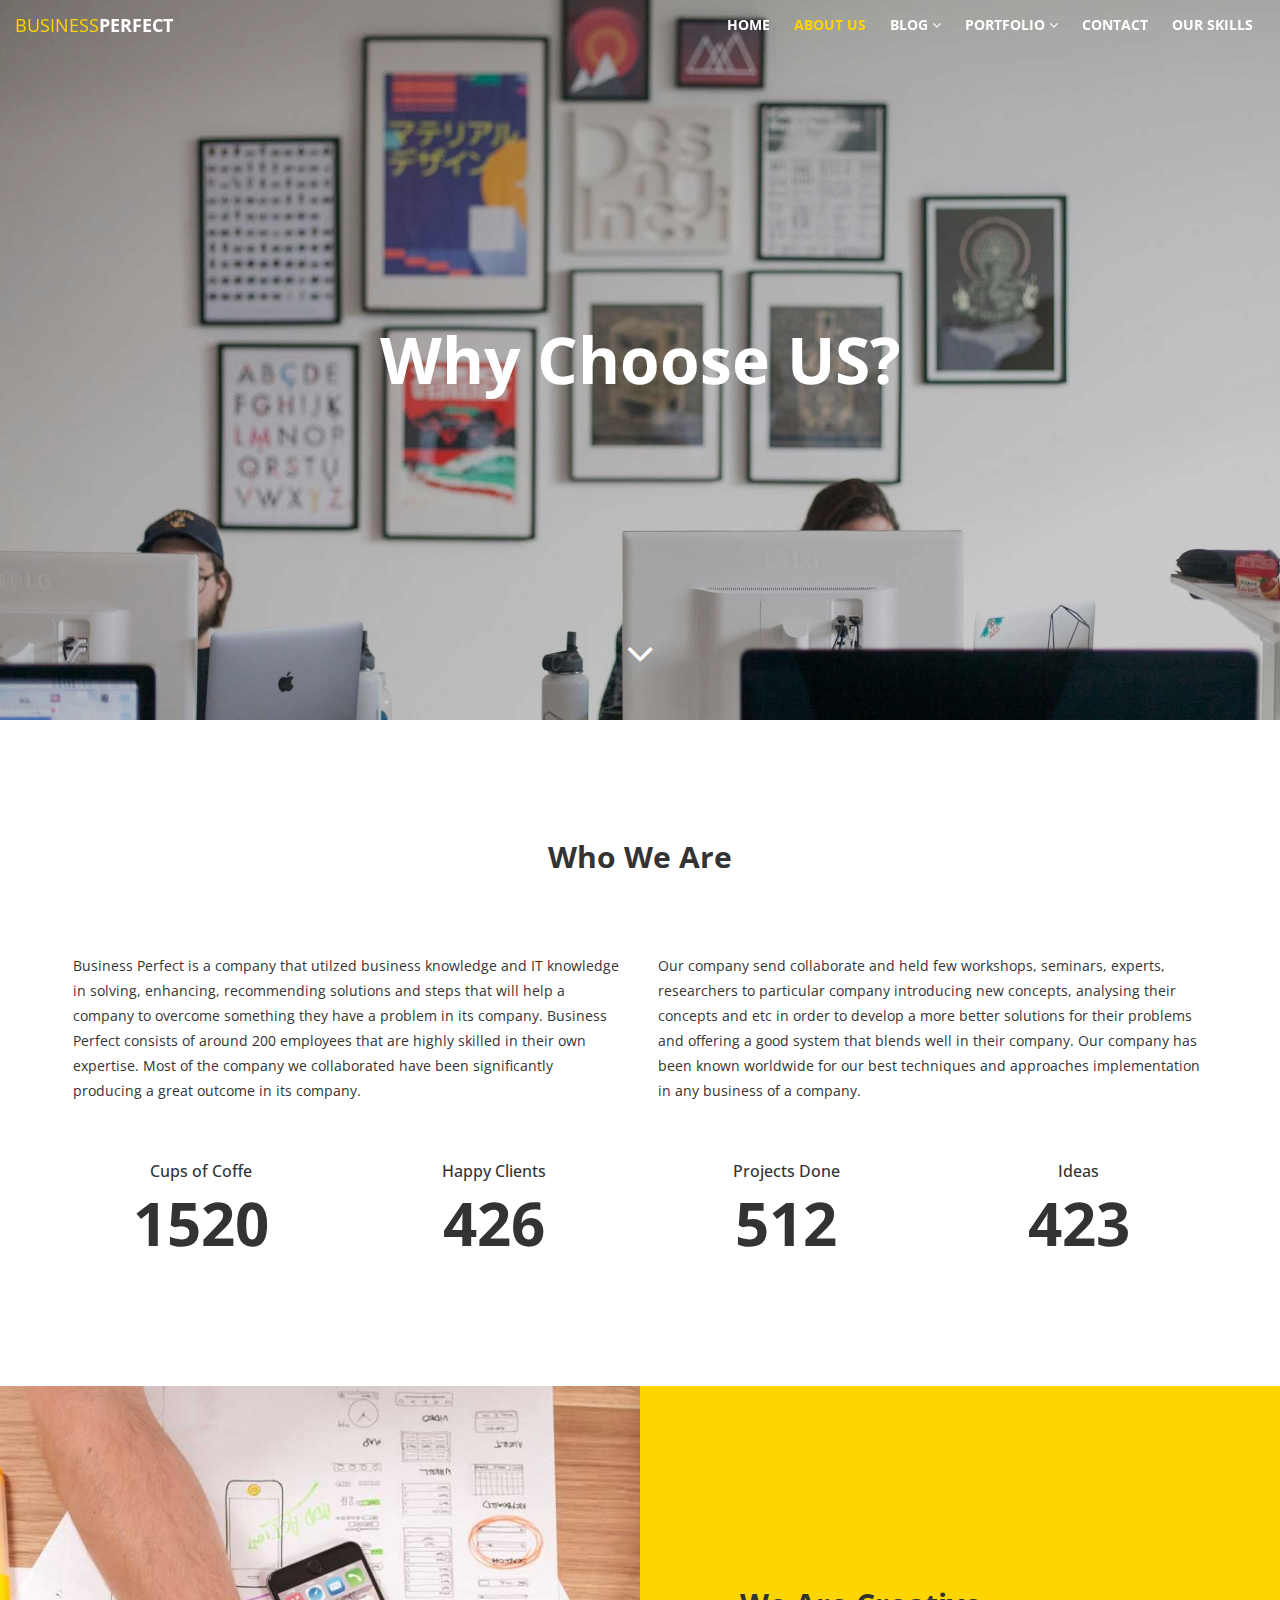
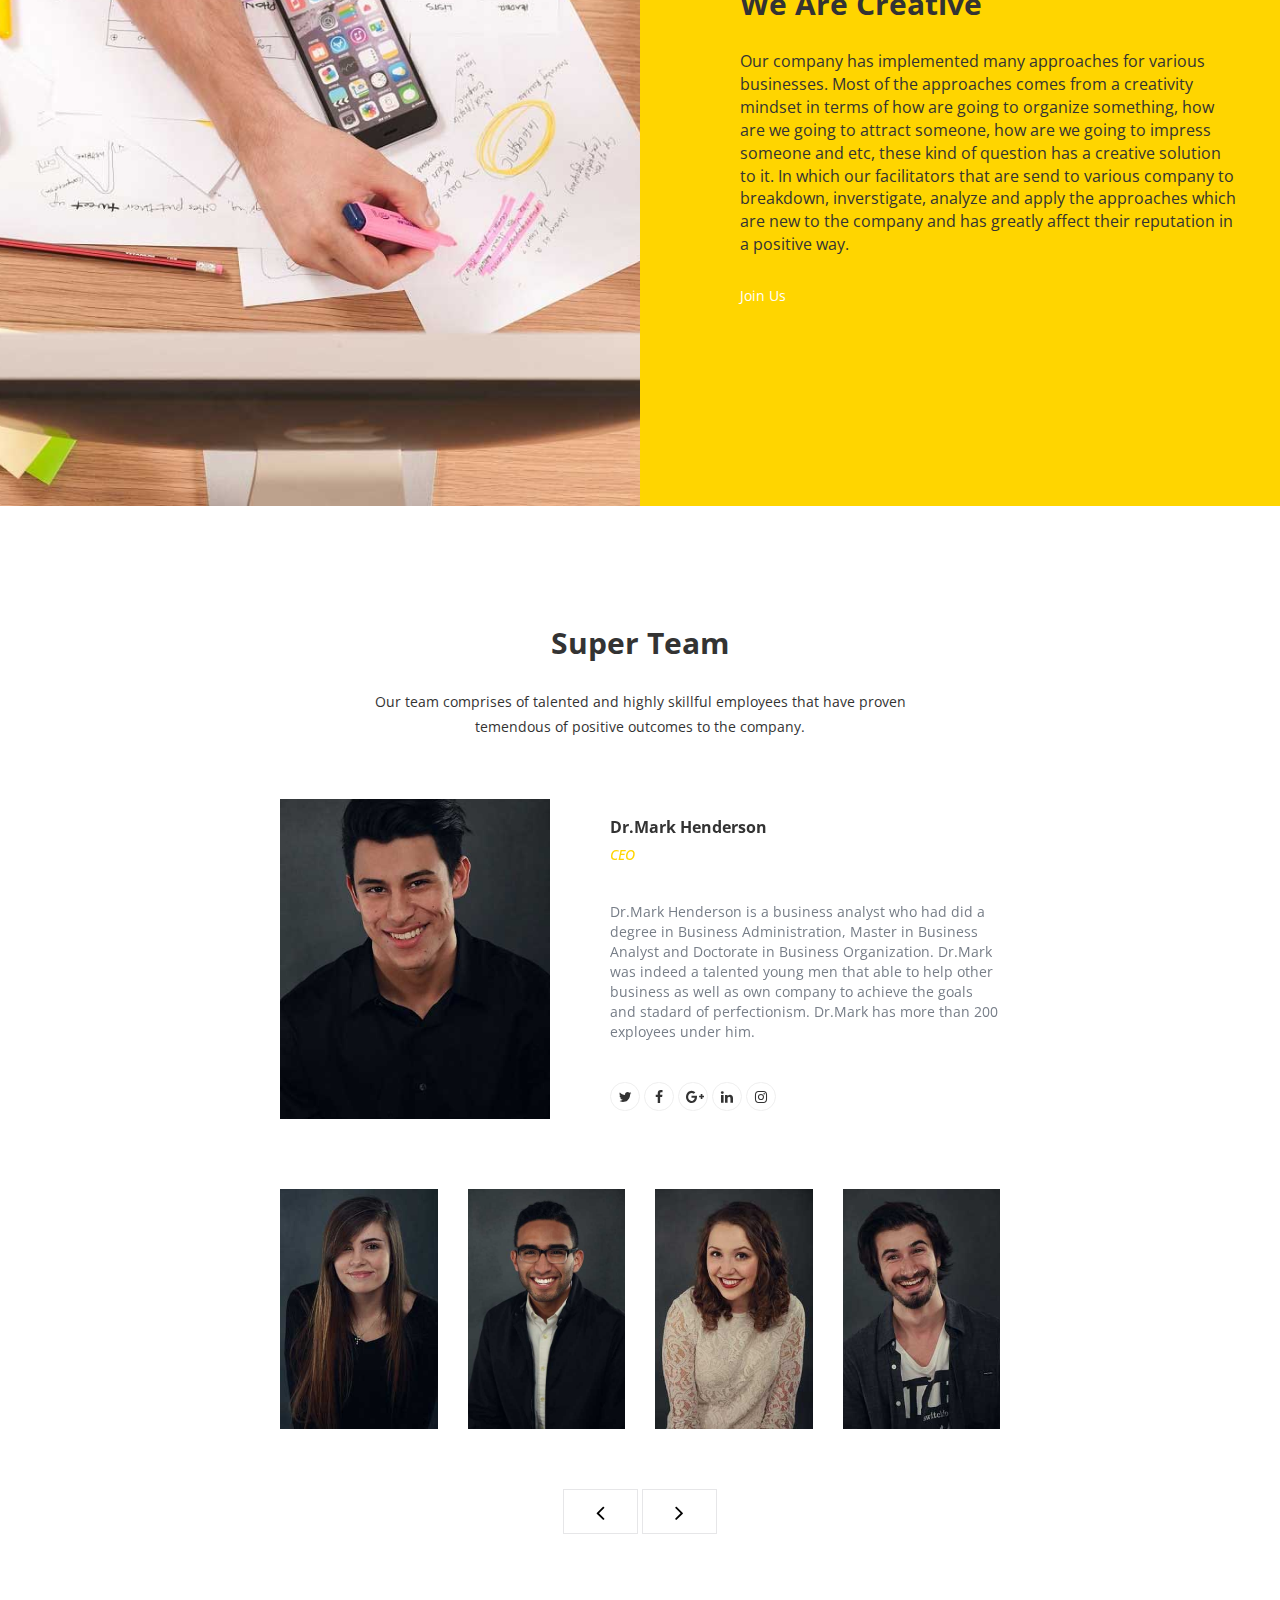
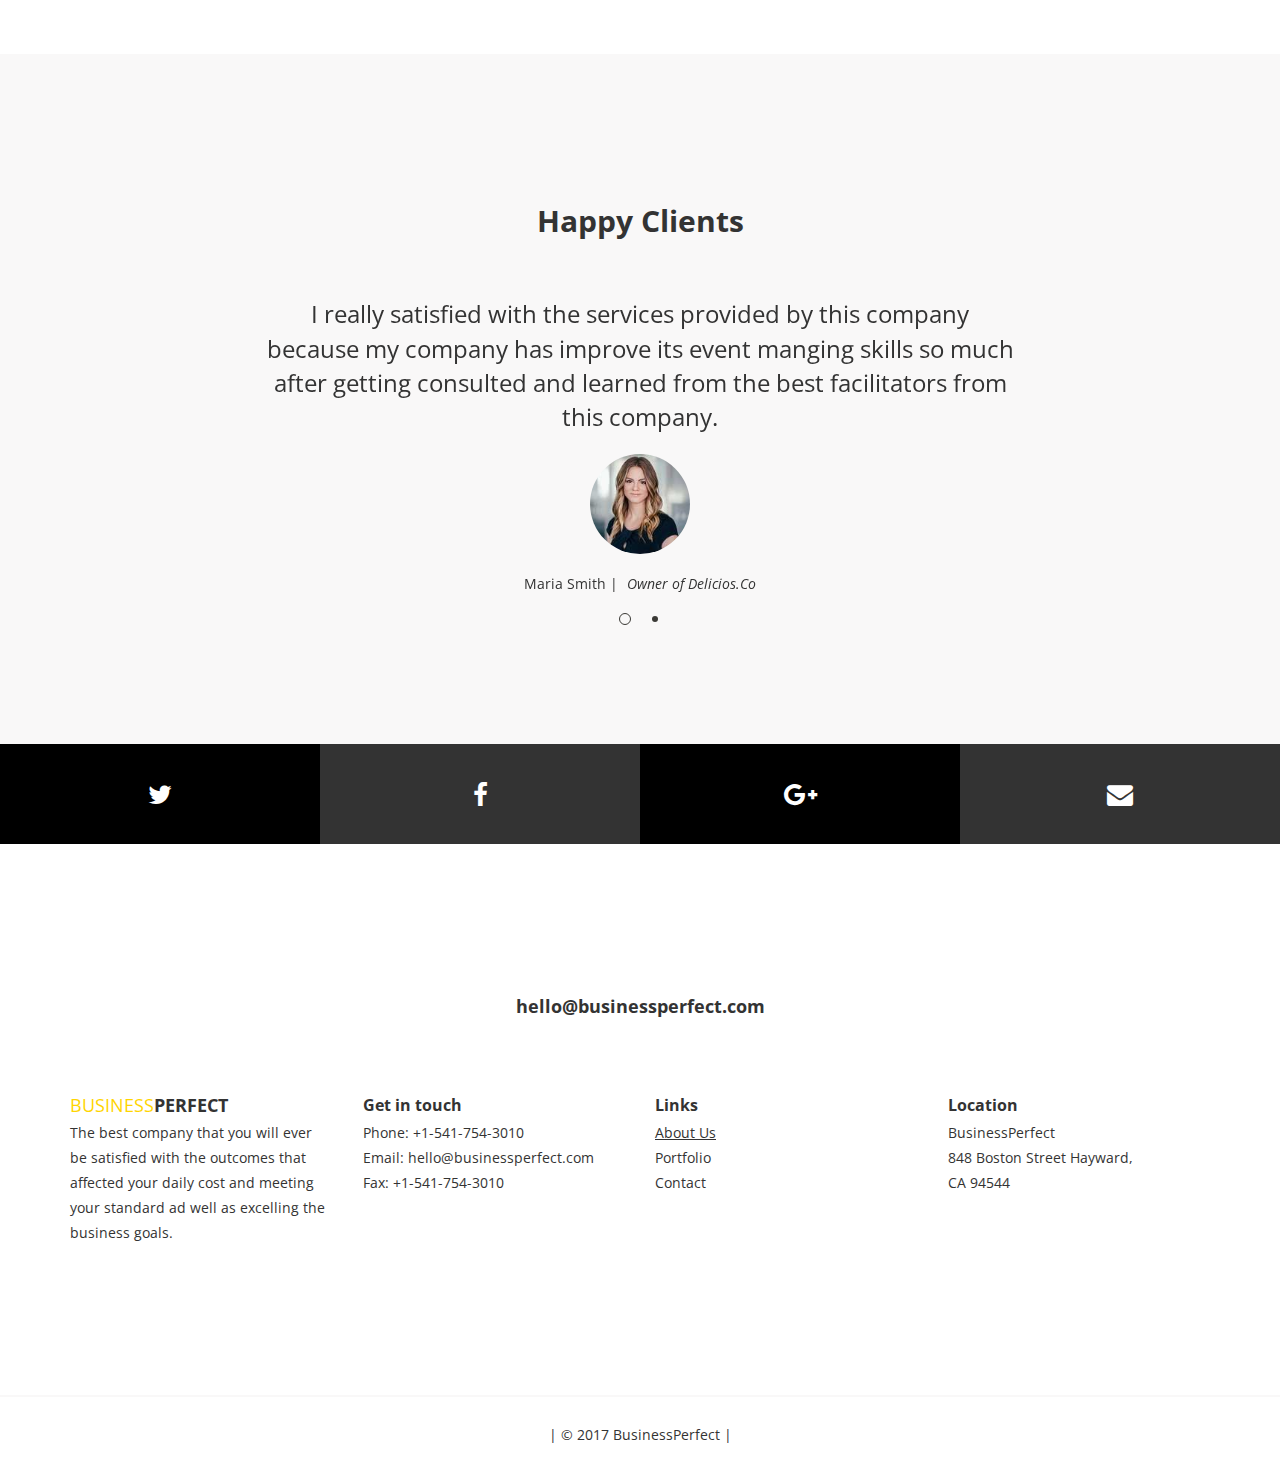
==== about-us.html @ 8cc27dfd "Add files via upload" ====
<!DOCTYPE html>
<html lang="en">
<head>

    <!-- Basic Page Needs
    ================================================== -->
    <meta http-equiv="Content-Type" content="text/html; charset=utf-8">
    <meta http-equiv="X-UA-Compatible" content="IE=edge">

    <title>About Us | BusinessPerfect</title>

    <meta name="description" content="BusinessPerfect - Derrick Abbasy">
    <meta name="author" content="Derrick Abbasy">
    <meta name="keywords" content="html, Business Parnership, twitter bootstrap, Business Development, Business Training, Business, Workshop, Seminars">

    <!-- Mobile Specific Metas
    ================================================== -->
    <meta name="viewport" content="width=device-width, minimum-scale=1.0, maximum-scale=1.0">
    <meta name="apple-mobile-web-app-capable" content="yes">

    <!-- Fonts -->
    <link href='http://fonts.googleapis.com/css?family=Open+Sans:400,300,600,700' rel='stylesheet' type='text/css'>
    <link rel="stylesheet" href="http://cdnjs.cloudflare.com/ajax/libs/font-awesome/4.4.0/css/font-awesome.min.css">

    <!-- Favicon
    ================================================== -->
    <link rel="apple-touch-icon" sizes="180x180" href="assets/img/apple-touch-icon.png">
    <link rel="icon" type="image/png" sizes="16x16" href="assets/img/favicon.png">

    <!-- Stylesheets
    ================================================== -->
    <!-- Bootstrap core CSS -->
    <link href="assets/css/bootstrap.min.css" rel="stylesheet">    

    <!-- Custom styles for this template -->
    <link href="assets/css/style.css" rel="stylesheet">
    <link href="assets/css/responsive.css" rel="stylesheet">
    <link href="assets/css/colors.css" rel="stylesheet">

    <!-- HTML5 shim and Respond.js IE8 support of HTML5 elements and media queries -->
    <!--[if lt IE 9]>
    <script src="https://oss.maxcdn.com/libs/html5shiv/3.7.0/html5shiv.js"></script>
    <script src="https://oss.maxcdn.com/libs/respond.js/1.4.2/respond.min.js"></script>
    <![endif]-->
	
	<!-- Global site tag (gtag.js) - Google Analytics -->
	<script async src="https://www.googletagmanager.com/gtag/js?id=G-MZE65YWS3V"></script>
	<script>
	  window.dataLayer = window.dataLayer || [];
	  function gtag(){dataLayer.push(arguments);}
	  gtag('js', new Date());

	  gtag('config', 'G-MZE65YWS3V');
	</script>

</head>
<body>

    <header id="masthead" class="site-header" data-anchor-target=".hero" data-top="background: rgba(59,58,54,0); border-bottom-color: rgba(226,226,226,0);" data-top-bottom="background: rgba(59,58,54,1); border-bottom-color: rgba(226,226,226,1);">

        <nav id="primary-navigation" class="site-navigation">

            <div class="container-fluid">

                <div class="navbar-header">
                    
                    <a href="index.html" class="site-title yellow-text">Business<span class="white-text">Perfect</span></a>

                </div><!-- /.navbar-header -->

                <div class="main-menu" id="perfect-navbar-collapse">

                    <ul class="nav navbar-nav navbar-right">

                        <li><a href="index.html">Home</a></li>
                        <li class="active"><a href="about-us.html">About Us</a></li>
                        <li class="dropdown">
                            <a href="blog.html" class="dropdown-toggle" data-toggle="dropdown" aria-expanded="false">Blog <i class="fa fa-angle-down hidden-xs" aria-hidden="true"></i></a>
                            <ul class="dropdown-menu">
                                <li><a href="blog-post.html">Blog Post</a></li>
                            </ul><!-- /.dropdown-menu -->
                        </li><!-- /.dropdown -->
                        <li class="dropdown">
                            <a href="portfolio.html" class="dropdown-toggle" data-toggle="dropdown" aria-expanded="false">Portfolio <i class="fa fa-angle-down hidden-xs" aria-hidden="true"></i></a>
                            <ul class="dropdown-menu">
                                <li><a href="portfolio-item.html">Portfolio Item</a></li>                              
                            </ul><!-- /.dropdown-menu -->
                        </li><!-- /.dropdown -->
                        <li><a href="contact.html">Contact</a></li>
                        <li><a href="ui-elements.html">Our Skills</a></li>
                        
                    </ul><!-- /.navbar-nav -->

                </div><!-- /.navbar-collapse -->
                
            </div>
                      
        </nav><!-- /.site-navigation -->
        
    </header><!-- /#masthead -->

    <div class="hero hero-max-720 hero-about-us background-overlay">

        <div class="hero-text">
            <h1 class="white-text">Why Choose US?</h1>
        </div> <!-- /.hero-text -->
        <div class="hero-arrow">
             <a class="scrollTo" href="#"><i class="fa fa-angle-down" aria-hidden="true"></i></a>
        </div><!-- /.hero-arrow -->

    </div><!-- /.hero -->

    <main id="main" class="site-main">

        <section class="site-section-small section-who-we-are">

            <div class="container">

                <h2 class="section-title text-center pb-80">Who We Are</h2>

                <div class="row">

                    <div class="col-sm-6">
                        <p class="section-text">Business Perfect is a company that utilzed business knowledge and IT knowledge in solving, enhancing, recommending solutions and steps that will help a company to overcome something they have a problem in its company. Business Perfect consists of around 200 employees that are highly skilled in their own expertise. Most of the company we collaborated have been significantly producing a great outcome in its company.</p> 
                    </div>

                    <div class="col-sm-6">
                        <p class="section-text">Our company send collaborate and held few workshops, seminars, experts, researchers to particular company introducing new concepts, analysing their concepts and etc in order to develop a more better solutions for their problems and offering a good system that blends well in their company. Our company has been known worldwide for our best techniques and approaches implementation in any business of a company.</p> 
                    </div>

                </div>

                <div class="text-center">

                    <div class="row">
                    
                        <div class="col-sm-3 col-xs-6">
                            <h4 class="small-title">Cups of Coffe</h4>
                            <p class="counter" data-to="1520" data-speed="2000">1520</p>
                        </div><!-- /.counter-item -->
                        
                        <div class="col-sm-3 col-xs-6">
                            <h4 class="small-title">Happy Clients</h4>
                            <p class="counter" data-to="426" data-speed="2000">426</p>
                         </div><!-- /.counter-item -->

                        <div class="col-sm-3 col-xs-6">
                            <h4 class="small-title">Projects Done</h4>
                            <p class="counter" data-to="512" data-speed="2000">512</p>
                        </div><!-- /.counter-item -->

                        <div class="col-sm-3 col-xs-6">
                            <h4 class="small-title">Ideas</h4>
                            <p class="counter" data-to="423" data-speed="2000">423</p>
                        </div><!-- /.counter-item -->

                    </div>

                </div>

            </div>
            
        </section><!-- /.section-who-we-are -->

        <section class="section-we-are-creative">

            <div class="container-fluid">

                <div class="row">

                    <div class="col-sm-6 hidden-xs">
                        <img class="img-carousel" src="assets/img/we-are-creative.jpg" alt="We are creative">
                    </div>
                    
                    <div class="col-sm-6 project yellow-bg">

                        <div class="project-content">

                            <h3 class="section-title">We Are Creative</h3>
                            <p class="small-title mb-30"> Our company has implemented many approaches for various businesses. Most of the approaches comes from a creativity mindset in terms of how are going to organize something, how are we going to attract someone, how are we going to impress someone and etc, these kind of question has a creative solution to it. In which our facilitators that are send to various company to breakdown, inverstigate, analyze and apply the approaches which are new to the company and has greatly affect their reputation in a positive way.</p> 
                            <a href="#" class="white-text">Join Us</a>
                            
                        </div> <!-- /.project-content-->  

                    </div>
                
                </div>

            </div>
            
        </section><!-- /.section-we-are-creative -->

                </section><!-- /.section-counters -->

        <section class="site-section-small section-team">

            <div class="container">

                <div class="text-center">
                    <h3 class="section-title">Super Team</h3>
                    <p class="section-text">Our team comprises of talented and highly skillful employees that have proven temendous of positive outcomes to the company.</p>
                </div>
                                    
                <div class="row">

                    <div class="col-md-8 col-md-offset-2">
                        <div class="carousel carousel-sync one-slide-slider slide" id="oneSlideSlider">
                            <div class="carousel-inner">
                                <div class="item active">
                                    <div class="col-sm-12">
                                        <div class="team-member">
                                            <div class="team-member-img">
                                                <img class="img-carousel" src="assets/img/employee-1.jpg" alt="">
                                            </div><!-- /.team-member-img -->
                                            <div class="team-member-info">
                                                <h4 class="team-member-name">Dr.Mark Henderson</h4>
                                                <h5 class="team-member-position">CEO</h5>
                                                <p class="team-member-text">Dr.Mark Henderson is a business analyst who had did a degree in Business Administration, Master in Business Analyst and Doctorate in Business Organization. Dr.Mark was indeed a talented young men that able to help other business as well as own company to achieve the goals and stadard of perfectionism. Dr.Mark has more than 200 exployees under him.</p>
                                                <div class="social-links">
                                                    <a class="twitter-bg" href="#"><i class="fa fa-twitter"></i></a>
                                                    <a class="facebook-bg" href="#"><i class="fa fa-facebook"></i></a>
                                                    <a class="google-plus-bg" href="#"><i class="fa fa-google-plus"></i></a>
                                                    <a class="linkedin-bg" href="#"><i class="fa fa-linkedin"></i></a>
                                                    <a class="instagram-bg" href="#"><i class="fa fa-instagram"></i></a>
                                                </div><!-- /.social-links -->
                                            </div><!-- /.team-member-info -->
                                        </div><!-- /.team-member -->
                                    </div>
                                </div><!-- /.item -->
                                <div class="item">
                                    <div class="col-sm-12">
                                        <div class="team-member">
                                            <div class="team-member-img">
                                                <img class="img-carousel" src="assets/img/employee-2.jpg" alt="">
                                            </div><!-- /.team-member-img -->
                                            <div class="team-member-info">
                                                <h4 class="team-member-name">Linda Smith</h4>
                                                <h5 class="team-member-position">Head of Human Resources</h5>
                                                <p class="team-member-text">Linda Smith is the leader/head of the Human Resources in this company. Miss Linda did her degree in Technology Management and her master in Human Resource Management. Miss Linda is highly skillful in HR aspects and also Technology aspects.</p>
                                                <div class="social-links">
                                                    <a class="twitter-bg" href="#"><i class="fa fa-twitter"></i></a>
                                                    <a class="facebook-bg" href="#"><i class="fa fa-facebook"></i></a>
                                                    <a class="google-plus-bg" href="#"><i class="fa fa-google-plus"></i></a>
                                                    <a class="linkedin-bg" href="#"><i class="fa fa-linkedin"></i></a>
                                                    <a class="instagram-bg" href="#"><i class="fa fa-instagram"></i></a>
                                                </div><!-- /.social-links -->
                                            </div><!-- /.team-member-info -->
                                        </div><!-- /.team-member -->
                                    </div>
                                </div><!-- /.item -->
                                <div class="item">
                                    <div class="col-sm-12">
                                        <div class="team-member">
                                            <div class="team-member-img">
                                                <img class="img-carousel" src="assets/img/employee-3.jpg" alt="">
                                            </div><!-- /.team-member-img -->
                                            <div class="team-member-info">
                                                <h4 class="team-member-name">Matt Ryan</h4>
                                                <h5 class="team-member-position">Chief Coordinator</h5>
                                                <p class="team-member-text">Matt Ryan is a Chief Coordinator of events and activities. He has alot of experience learn from overseas and locally. Matt did his degree in project management and he did his master in Event planning and management. He has work around the globe with a 12 years experience of working with various of companies.</p>
                                                <div class="social-links">
                                                    <a class="twitter-bg" href="#"><i class="fa fa-twitter"></i></a>
                                                    <a class="facebook-bg" href="#"><i class="fa fa-facebook"></i></a>
                                                    <a class="google-plus-bg" href="#"><i class="fa fa-google-plus"></i></a>
                                                    <a class="linkedin-bg" href="#"><i class="fa fa-linkedin"></i></a>
                                                    <a class="instagram-bg" href="#"><i class="fa fa-instagram"></i></a>
                                                </div><!-- /.social-links -->
                                            </div><!-- /.team-member-info -->
                                        </div><!-- /.team-member -->
                                    </div>
                                </div><!-- /.item -->
                                <div class="item">
                                    <div class="col-sm-12">
                                        <div class="team-member">
                                            <div class="team-member-img">
                                                <img class="img-carousel" src="assets/img/employee-4.jpg" alt="">
                                            </div><!-- /.team-member-img -->
                                            <div class="team-member-info">
                                                <h4 class="team-member-name">Cindy Bell</h4>
                                                <h5 class="team-member-position">Chief of PR Marketing</h5>
                                                <p class="team-member-text">Cindy bell is the leader of PR Marketing department in the company. Cindy has numerous of certified PR Marketing in which she engaged in many programs of PR marketing that makes her highly skilled in handling PR Marketing. Cindy also did her degree in Business Public Relation and she did her master in Advanced Marketing. Her experiences and skill has brought this company to a whole different level in achieving numerous of success.</p>
                                                <div class="social-links">
                                                    <a class="twitter-bg" href="#"><i class="fa fa-twitter"></i></a>
                                                    <a class="facebook-bg" href="#"><i class="fa fa-facebook"></i></a>
                                                    <a class="google-plus-bg" href="#"><i class="fa fa-google-plus"></i></a>
                                                    <a class="linkedin-bg" href="#"><i class="fa fa-linkedin"></i></a>
                                                    <a class="instagram-bg" href="#"><i class="fa fa-instagram"></i></a>
                                                </div><!-- /.social-links -->
                                            </div><!-- /.team-member-info -->
                                        </div><!-- /.team-member -->
                                    </div>
                                </div><!-- /.item -->
                                <div class="item">
                                    <div class="col-sm-12">
                                        <div class="team-member">
                                            <div class="team-member-img">
                                                <img class="img-carousel" src="assets/img/employee-5.jpg" alt="">
                                            </div><!-- /.team-member-img -->
                                            <div class="team-member-info">
                                                <h4 class="team-member-name">Frank Dawson</h4>
                                                <h5 class="team-member-position">IT Manager</h5>
                                                <p class="team-member-text">Frank Dawson is an Infomation Technology Manager in this company. Frank has very good analytical skiils, theoritical skills, problem solving skills and managing skills which has help this company to have a better understanding about technologies and the expansion of this company to be known worldwide. Frank did his degree in applied information technology and he did his master in IT Management.</p>
                                                <div class="social-links">
                                                    <a class="twitter-bg" href="#"><i class="fa fa-twitter"></i></a>
                                                    <a class="facebook-bg" href="#"><i class="fa fa-facebook"></i></a>
                                                    <a class="google-plus-bg" href="#"><i class="fa fa-google-plus"></i></a>
                                                    <a class="linkedin-bg" href="#"><i class="fa fa-linkedin"></i></a>
                                                    <a class="instagram-bg" href="#"><i class="fa fa-instagram"></i></a>
                                                </div><!-- /.social-links -->
                                            </div><!-- /.team-member-info -->
                                        </div><!-- /.team-member -->
                                    </div>
                                </div><!-- /.item -->
                            </div><!-- /.carousel-inner -->
                        </div><!-- /.carousel -->
                    </div>

                    <div class="col-md-8 col-md-offset-2 hidden-xs">
                        <div class="carousel carousel-sync four-slides-slider multi-item-carousel slide" data-interval="false" id="fourSlidesSlider">
                            <div class="carousel-inner">
                                <div class="item active">
                                    <div class="col-sm-4 col-md-3">
                                      <img src="assets/img/employee-2.jpg" alt="" class="img-carousel">
                                    </div>
                                </div><!-- /.item -->
                                <div class="item">
                                    <div class="col-sm-4 col-md-3">
                                      <img src="assets/img/employee-3.jpg" alt="" class="img-carousel">
                                    </div>
                                </div><!-- /.item -->
                                <div class="item">
                                    <div class="col-sm-4 col-md-3">
                                      <img src="assets/img/employee-4.jpg" alt="" class="img-carousel">
                                    </div>
                                </div><!-- /.item -->
                                <div class="item">
                                    <div class="col-sm-4 col-md-3">
                                      <img src="assets/img/employee-5.jpg" alt="" class="img-carousel">
                                    </div>
                                </div><!-- /.item -->
                                <div class="item">
                                    <div class="col-sm-4 col-md-3">
                                      <img src="assets/img/employee-1.jpg" alt="" class="img-carousel">
                                    </div>
                                </div><!-- /.item -->
                            </div><!-- /.carousel-inner -->
                        </div><!-- /.multi-item-carousel -->
                    </div>

                    <div class="col-md-12">

                        <div class="multi-item-controls text-center">
                            <a href="#fourSlidesSlider" class="left btn btn-gray-border carousel-control" data-slide="prev"><i class="fa fa-angle-left" aria-hidden="true"></i>
                            </a>
                            <a href="#fourSlidesSlider" class="right btn btn-gray-border carousel-control" data-slide="next"><i class="fa fa-angle-right" aria-hidden="true"></i>
                            </a>
                        </div><!-- /.multi-item-controls -->

                    </div>

                </div>

            </div>
            
        </section><!-- /.section-team -->

        <section class="site-section section-clients-2 light-gray-bg">

            <div class="container text-center">

                <h3 class="section-title mb-30">Happy Clients</h3>

                <div class="row">

                    <div class="section-clients-2-testimonials">

                        <div class="col-md-12"> 

                            <div class="testimonial-content">
                                <p>I really satisfied with the services provided by this company because my company has improve its event manging skills so much after getting consulted and learned from the best facilitators from this company.</p> 

                                <img src="assets/img/testimonial-1.jpg" alt="">

                                <div class="testimonial-owner">
                                    <p>Maria Smith |</p>
                                    <p class="italic-text"> Owner of Delicios.Co</p>
                                </div><!-- /.testimonial-owner -->
                                
                            </div><!-- /.testimonial-content -->

                        </div>

                        <div class="col-md-12"> 

                            <div class="testimonial-content">
                                <p>The knowledge and approaches taught by this company is incredibly amazing as results starting to show off soon after i have implemented the techniques learned from the seminar by this company.</p> 

                                <img src="assets/img/testimonial-2.jpg" alt="">

                                <div class="testimonial-owner">
                                    <p>Ricky Boruto|</p>
                                    <p class="italic-text"> Owner of PopularStore</p>
                                </div><!-- /.testimonial-owner -->
                                
                            </div><!-- /.testimonial-content -->

                        </div>

                    </div><!-- /.testimonials -->

                </div>

            </div>
            
        </section><!-- /.section-clients-2 -->

        <section class="social-networks">

            <div class="container-fluid">

                <div class="row">

                    <a class="white-text black-bg twitter-bg" href="#"><i class="fa fa-twitter" aria-hidden="true"></i></a>
                    <a class="white-text gray-bg facebook-bg" href="#"><i class="fa fa-facebook" aria-hidden="true"></i></a>
                    <a class="white-text black-bg google-plus-bg" href="#"><i class="fa fa-google-plus" aria-hidden="true"></i></a>
                    <a class="white-text gray-bg message-bg" href="#"><i class="fa fa-envelope" aria-hidden="true"></i></a>
 
                </div>
                
            </div>
            
        </section><!-- /.social-networks -->

    </main><!-- /.site-main -->

    <footer id="colophon" class="site-footer">

        <div class="container">

            <div class="email">
                <a href="mailto:hello@businessperfect.com">hello@businessperfect.com</a>
            </div><!-- /.email -->

            <div class="row">

                <div class="col-md-3 col-xs-6">

                    <div class="mb-xs-20">
                        <a href="index.html" class="site-title yellow-text">Business<span>Perfect</span></a>
                        <p class="mb-0">The best company that you will ever be satisfied with the outcomes that affected your daily cost and meeting your standard ad well as excelling the business goals.</p>
                    </div>
                    
                </div>

                <div class="col-md-3 col-xs-6">

                    <div class="mb-xs-20">
                        <h4 class="small-title">Get in touch</h4>
                        <ul class="list-unstyled">
                            <li>Phone: <a href="tel:+15417543010">+1-541-754-3010</a></li>
                            <li>Email: <a href="mailto:hello@businessperfect.com">hello@businessperfect.com</a></li>
                            <li>Fax: <a href="tel:+15417543010">+1-541-754-3010</a></li>
                        </ul>
                    </div>
                    
                </div>
              
                <div class="col-md-3 col-xs-6">

                    <div class="mb-xs-20">
                        <h4 class="small-title">Links</h4>
                        <ul class="list-unstyled">
                            <li class="active"><a href="about-us.html">About Us</a></li>
                            <li><a href="portfolio.html">Portfolio</a></li>
                            <li><a href="contact.html">Contact</a></li>
                        </ul>
                    </div>
                    
                </div>

                <div class="col-md-3 col-xs-6">

                    <div class="mb-xs-20">
                        <h4 class="small-title">Location</h4>
                        <ul class="list-unstyled">
                            <li>BusinessPerfect</li>
                            <li>848 Boston Street Hayward,</li>
                            <li>CA 94544</li>
                        </ul>
                    </div>

                </div>

            </div>
            
        </div>

        <div class="copyright">
            <p>| &copy; 2017 BusinessPerfect |</p>
        </div><!-- /.copyright -->
        
    </footer><!-- /.site-footer -->

    <!-- Bootstrap core JavaScript
    ================================================== -->
    <!-- Placed at the end of the document so the pages load faster -->
    <script src="https://ajax.googleapis.com/ajax/libs/jquery/3.1.1/jquery.min.js"></script> 
    <script src="assets/js/bootstrap.min.js"></script>
    <script src="assets/js/jquery.slicknav.min.js"></script>
    <script src="assets/js/slick.min.js"></script>
    <script src="assets/js/touchswipe.min.js"></script>
    <script src="assets/js/skrollr.min.js"></script>
    <script src="assets/js/jquery.countTo.min.js"></script>
    <script src="assets/js/script.js"></script>

</body>
</html>
---- assets/css/style.css ----
/*
* Theme Name: BusinessPerfect
* Theme URI: derrickabbasy.com/freebies/businessperfect
* Author: Derrick Abbasy

* Version: 1.0
* */

/* TABLE OF CONTENT 
*
* - CUSTOM RESETS
    - Buttons
    - Forms
* - ELEMENTS
    - Tabs
    - Accordion
    - Slick Slider
* - LAYOUT
* - HEADER 
    - Site Logo
    - Navigation
* - HERO (BANNER)
* - HOMEPAGE SECTIONS
    - Quote 
    - Featured Works
    - Service 
    - Counter 
    - Team 
    - Clients 
    - Social networks 
* - PAGES
    - ABOUT-US
    - PORTFOLIO
    - PORTFOLIO ITEM
    - BLOG
    - BLOG POST
    - CONTACT
* - FOOTER
*
*/

/* CUSTOM RESETS
================================================== */
a { 
    color: #ffd500;
}
.Clarity Sctn{
	width: 1500px;
}
a:focus,
a:hover {
    color: #3B3A36;
    outline: 0 none;
    text-decoration: none;
}

a,
button {
    transition: all 0.25s ease-in-out;
    -moz-transition: all 0.25s ease-in-out;
    -webkit-transition: all 0.25s ease-in-out;
    -o-transition: all 0.25s ease-in-out;
    -ms-transition: all 0.25s ease-in-out;
    cursor: pointer;
}

h1, h2, h3, h4, h5, h6 {
    margin-top: 0;
}

/* 
 * Buttons 
 */
.btn {
    background-color: #fff;
    color: #292a2c;
    font-size: 16px;
    line-height: 45px;
    padding: 0 50px;
    border: 0;
    border-radius: 0;
}

.btn i {
  font-size: 20px;
}

/* btn sizes */
.btn-small {
    font-size: 12px;
    line-height: 24px;
    padding: 0 20px;
}

.btn-medium {
    font-size: 14px;
    line-height: 36px;
    padding: 0 30px;   
}

/* btn colors */
.btn-yellow {
    background-color: #ffd500; 
    color: #fff;
}

.btn-transparent {
    border:1px solid #e6e6e8;
    background: transparent;
}

.btn-yellow-transparent {
    color: #de614b;
    border: 1px solid #de614b;
}

.btn:hover,
.btn:focus {
    background-color: #d5d5d5;
    outline: none;
    box-shadow: none;
}

.btn-yellow-border {
    border: 1px solid #ffd500;
}

.btn.btn-yellow-border:hover,
.btn.btn-yellow-border:focus {
    background-color: #ffd500; 
    color: #fff; 
}

.btn-gray-border {
    border: 1px solid #d5d5d5;
}

.btn.btn-gray-border:hover,
.btn.btn-gray-border:focus {
    background-color: #d5d5d5;  
}


/* 
 * Forms 
 */

 /* Input fields */
.form-control {
    position: relative;
    height: 40px;
    width: 100%;
    padding: 10px;
    margin-bottom: 15px;
    border-radius: 0;
    box-shadow: none;
    background-color: #f9f8f8;
    border: 1px solid #f9f8f8;
    outline: 0 none transparent;
    -webkit-appearance:none;
    transition: border-color 0.25s ease-in-out;
    -moz-transition: border-color 0.25s ease-in-out;
    -webkit-transition: border-color 0.25s ease-in-out;
    -o-transition: border-color 0.25s ease-in-out;
    -ms-transition: border-color 0.25s ease-in-out;
}

textarea {
    min-height: 160px;
    resize: none;
}

.form-control:focus {
    border-color: #ffd500;
    box-shadow: none;
}

.form-horizontal a {
    display: inline-block;
}

input[type=search] + button {
    border: 0;
    background: none;
    position: absolute;
    top: 50%;
    right: 5px;
    transform: translateY(-50%);
    -moz-transform: translateY(-50%);
    -webkit-transform: translateY(-50%);
    -o-transform: translateY(-50%);
    -ms-transform: translateY(-50%);
}

input[type=search] + button:hover,
input[type=search] + button:focus {
    color: #ffd500;
}

/* Checkbox fields */
input[type=checkbox],
input[type=radio] {
    position: absolute;
    visibility: hidden;
    height: auto;
    margin-top: 0;
}

.checkbox {
    margin: 0;
} 

.checkbox + .checkbox,
.radio-btn + .radio-btn {
    margin-top: 15px;
}

.checkbox [type="checkbox"]:not(:checked) + label,
.checkbox [type="checkbox"]:checked + label {
    position: relative;
    padding-left: 30px;
    cursor: pointer;
}

.checkbox [type="checkbox"]:not(:checked) + label:before,
.checkbox [type="checkbox"]:checked + label:before {
    content: '';
    position: absolute;
    left:0; 
    width: 20px; 
    height: 20px;
    background-color: #f9f8f8;
    border: 1px solid #f9f8f8;
    box-shadow: none;
    transition: border-color .2s;
    -webkit-transition: border-color .2s;
    -ms-transition: border-color .2s;
    -o-transition: border-color .2s;
    -ms-transition: border-color .2s;
}

.checkbox [type="checkbox"]:not(:checked) + label:after,
.checkbox [type="checkbox"]:checked + label:after {
    content: '\f00c';
    font-family: 'FontAwesome';
    position: absolute;
    top: 50%;
    left: 3px;
    font-size: 15px;
    color: #ffd500;;
    transform: translateY(-50%);
    -webkit-transform: translateY(-50%);
    -ms-transform: translateY(-50%);
    -o-transform: translateY(-50%);
    -ms-transform: translateY(-50%);
      transition: opacity .2s;
    -webkit-transition: opacity .2s;
    -ms-transition: opacity .2s;
    -o-transition: opacity .2s;
    -ms-transition: opacity .2s;
}

.checkbox [type="checkbox"]:not(:checked) + label:after {
    opacity: 0;
}

.checkbox [type="checkbox"]:checked + label:after {
    opacity: 1;
}

.checkbox [type="checkbox"]:disabled:not(:checked) + label:before,
.checkbox [type="checkbox"]:disabled:checked + label:before {
    box-shadow: none;
    border-color: #bbb;
    background-color: #ddd;
}

.checkbox [type="checkbox"]:disabled:checked + label:after {
    color: #999;
}
.checkbox [type="checkbox"]:disabled + label {
    color: #aaa;
}

.checkbox [type="checkbox"]:checked:focus + label:before,
.checkbox [type="checkbox"]:not(:checked):focus + label:before {
    border: 1px dotted #ffd500;
}

.checkbox [type="checkbox"]:not(:checked) + label:hover:before,
.checkbox [type="checkbox"]:checked + label:hover:before {
    border: 1px solid #ffd500;
}

/* Radiobutton fields */
.radio-btn label {
    font-weight: 400;
}

.radio-btn [type="radio"]:not(:checked) + label,
.radio-btn [type="radio"]:checked + label {
    position: relative;
    padding-left: 30px;
    cursor: pointer;
    margin-bottom: 0;
}

.radio-btn [type="radio"]:not(:checked) + label:before,
.radio-btn [type="radio"]:checked + label:before {
    content: '';
    position: absolute;
    left:0; 
    top: 50%;
    width: 20px;
    height: 20px;
    background-color: #f9f8f8;
    border: 1px solid #f9f8f8;
    border-radius: 50px;
    box-shadow: none;
    transform: translateY(-50%);
    -webkit-transform: translateY(-50%);
    -ms-transform: translateY(-50%);
    -o-transform: translateY(-50%);
    -ms-transform: translateY(-50%);
    transition: border-color .2s;
    -webkit-transition: border-color .2s;
    -ms-transition: border-color .2s;
    -o-transition: border-color .2s;
    -ms-transition: border-color .2s;
}

.radio-btn [type="radio"]:not(:checked) + label:after,
.radio-btn [type="radio"]:checked + label:after {
    content: '';
    position: absolute;
    width: 12px;
    height: 12px;
    top: 50%;
    left: 4px;
    background-color: #ffd500;
    border-radius: 50px;
    transform: translateY(-50%);
    -webkit-transform: translateY(-50%);
    -ms-transform: translateY(-50%);
    -o-transform: translateY(-50%);
    -ms-transform: translateY(-50%);
    transition: opacity .2s;
    -webkit-transition: opacity .2s;
    -ms-transition: opacity .2s;
    -o-transition: opacity .2s;
    -ms-transition: opacity .2s;
}

.radio-btn [type="radio"]:not(:checked) + label:after {
    opacity: 0;
}
.radio-btn [type="radio"]:checked + label:after {
    opacity: 1;
}

.radio-btn [type="radio"]:disabled:not(:checked) + label:before,
.radio-btn [type="radio"]:disabled:checked + label:before {
    box-shadow: none;
    border-color: #bbb;
    background-color: #ddd;
}

.radio-btn [type="radio"]:disabled:checked + label:after {
    color: #999;
}

.radio-btn [type="radio"]:disabled + label {
    color: #aaa;
}

.radio-btn [type="radio"]:checked:focus + label:before,
.radio-btn [type="radio"]:not(:checked):focus + label:before {
    border: 1px dotted #ffd500;
}

.radio-btn [type="radio"]:checked + label:hover:before,
.radio-btn [type="radio"]:not(:checked) + label:hover:before {
    border: 1px solid #ffd500;
}

/* Selectpicker */
.selectpicker-hidden {
    display: none;
    visibility: hidden;
    padding-right: 10px;
}

.selectpicker {
    cursor: pointer;
    position: relative;
    font-size: 16px;
    width: 220px;
    height: 40px;
}

.selectpicker-styled {
    position: absolute;
    top: 0;
    right: 0;
    bottom: 0;
    left: 0;
    padding: 8px 15px;
    background-color: #f9f8f8;
    border: 1px solid #f9f8f8;    
    -moz-transition: all 0.2s ease-in;
    -o-transition: all 0.2s ease-in;
    -ms-transition: all 0.2s ease-in;
    -webkit-transition: all 0.2s ease-in;
    transition: all 0.2s ease-in;
}

.selectpicker-styled:after {
    content: "\f107";
    font-family: "FontAwesome";
    position: absolute;
    top: 50%;
    right: 10px;
    transform: translateY(-50%);
    -moz-transform: translateY(-50%);
    -webkit-transform: translateY(-50%);
    -o-transform: translateY(-50%);
    -ms-transform: translateY(-50%);
}

.selectpicker-styled:hover,
.selectpicker-styled:active, 
.selectpicker-styled.active {
    border-color: #ffd500;
}

.selectpicker-styled:active:after,
.selectpicker-styled.active:after {
    content: "\f106";
}

.selectpicker-options {
    display: none;
    position: absolute;
    top: 100%;
    right: 0;
    left: 0;
    z-index: 999;
    margin: 0;
    padding: 0;
    list-style: none;
    background-color: #f9f8f8;
}

.selectpicker-options li {
    padding: 12px 15px;
    border: 1px solid #ffd500;
    border-top: 0; 
    -moz-transition: all 0.15s ease-in;
    -o-transition: all 0.15s ease-in;
    -ms-transition: all 0.15s ease-in;
    -webkit-transition: all 0.15s ease-in;
    transition: all 0.15s ease-in;
}

.selectpicker-options li:hover {
    color: #ffd500;
    border-color: #ffd500;
}

/* ELEMENTS
================================================== */
/*  Tabs  */
.tab-style {
    border-bottom: none;
}

.tab-style + .tab-content {
    padding: 15px;
    background-color: #f9f8f8;
}

.nav-tabs.tab-style > li.active > a {
    background-color: #ffd500;
    border: 1px solid #ffd500;
}

.nav-tabs.tab-style > li > a {
    position: relative;
    color: #333333;
    margin-right: 0;
    background-color: #f9f8f8;
    border: 1px solid #f9f8f8;
    border-radius: 0;
}

.nav-tabs.tab-style > li + li {
    margin-left: 10px;
}

.nav-tabs.tab-style > li > a:hover {
    border-color: #ffd500;
}

/* Accordion */
.accordion.panel-group {
    margin-bottom: 0;
}

.accordion.panel-group .panel + .panel {
    margin-top: 0;
}

.accordion .panel {
    border: 0;
    box-shadow: none;
}

.accordion .collapsed {
    height: auto;
}

.accordion .panel-heading {
    background-color: transparent;
    padding: 0;
}

.accordion .panel-heading a {
    display: inline-block;
    position: relative;
    width: 100%;
    padding: 10px 40px 10px 15px;
    color: #333;
    background-color: #ffd500;
}

.accordion .panel-heading a.collapsed {
    background-color: #f9f8f8;
}

.accordion .panel-heading a.collapsed:hover,
.accordion.accordion-gray .panel-heading a.collapsed:hover{
    background-color: #ffd500;   
}

.accordion .panel-heading a.collapsed::after {
  content: "\f107";
}

.accordion .panel-heading a::after {
  font-family: "FontAwesome";
  content: "\f106";
  position: absolute;
  top: 50%;
  right: 15px;
  transform: translateY(-50%);
  -moz-transform: translateY(-50%);
  -o-transform: translateY(-50%);
  -ms-transform: translateY(-50%);
  -webkit-transform: translateY(-50%);
}

.accordion .panel-group .panel-heading + .panel-collapse > .panel-body,
.accordion .panel-default > .panel-heading + .panel-collapse > .panel-body {
  background-color: #f9f8f8;
  border: none;
}

/* Accordion-gray */
.accordion.accordion-gray  .panel-heading a {
  color: #fff;
}

.accordion.accordion-gray .panel-heading a.collapsed {
  background-color: #3B3A36;
}

/* Slider */
.slick-slider {
  position: relative;
  display: block;
  box-sizing: border-box;
  -webkit-user-select: none;
     -moz-user-select: none;
      -ms-user-select: none;
          user-select: none;
  -webkit-touch-callout: none;
  -khtml-user-select: none;
  -ms-touch-action: pan-y;
      touch-action: pan-y;
  -webkit-tap-highlight-color: transparent;
}

.slick-list {
  position: relative;
  display: block;
  overflow: hidden;
  margin: 0;
  padding: 0;
}

.slick-list:focus {
  outline: none;
}

.slick-list.dragging {
  cursor: pointer;
  cursor: hand;
}

.slick-slider .slick-track,
.slick-slider .slick-list  {
  -webkit-transform: translate3d(0, 0, 0);
     -moz-transform: translate3d(0, 0, 0);
      -ms-transform: translate3d(0, 0, 0);
       -o-transform: translate3d(0, 0, 0);
          transform: translate3d(0, 0, 0);
}

.slick-track {
  position: relative;
  top: 0;
  left: 0;
  display: block;
}
.slick-track:before,
.slick-track:after {
  display: table;
  content: '';
}

.slick-track:after {
  clear: both;
}

.slick-loading .slick-track {
  visibility: hidden;
}

.slick-slide {
  display: none;
  float: left;
  height: 100%;
  min-height: 1px;
}

[dir='rtl'] .slick-slide {
    float: right;
}

.slick-slide img {
    display: block;
}

.slick-slide.slick-loading img {
    display: none;
}

.slick-slide.dragging img {
    pointer-events: none;
}

.slick-initialized .slick-slide {
    display: block;
}

.slick-loading .slick-slide {
    visibility: hidden;
}

.slick-vertical .slick-slide{
  display: block;
  height: auto;
  border: 1px solid transparent;
}

/* Dots */
.slick-dots {
  position: absolute;
  bottom: -25px;
  display: block;
  width: 100%;
  padding: 0;
  margin: 0;
  list-style: none;
  text-align: center;
}
.slick-dots li {
  position: relative;
  display: inline-block;
  width: 20px;
  height: 20px;
  margin: 0 5px;
  padding: 0;
  cursor: pointer;
}

.slick-dots li button {
  font-size: 0;
  line-height: 0;
  display: block;
  width: 20px;
  height: 20px;
  padding: 5px;
  cursor: pointer;
  color: transparent;
  border: 0;
  outline: none;
  background: transparent;
}

.slick-dots li button:hover,
.slick-dots li button:focus {
  outline: none;
}

/* LAYOUT
================================================== */
html, body {
  width: 100%;
  height: 100%;
  margin: 0;
  padding: 0;
  font-family: 'Open Sans', sans-serif;
}

/* Background colors */
.gray-bg {
  background-color: #eee;
}

.yellow-bg {
  background-color: #ffd500;  
}

.black-bg {
  background-color: #000;
}

.light-gray-bg {
  background-color: #f9f8f8;
}

.transparent-bg {
  background: transparent;
}

/* Hover backgrounds socials */
a.twitter-bg:hover {
  background-color: #55acee;
  border-color: #55acee; 
}

a.facebook-bg:hover{
  background-color: #3b5998;
  border-color: #3b5998;
}

a.google-plus-bg:hover{
  background-color: #dd4b39;
  border-color: #dd4b39;
} 

a.message-bg:hover {
  background-color: #ff6600;
}

a.linkedin-bg:hover {
  background-color: #007bb5;
  border-color: #007bb5;
}

a.instagram-bg:hover {
  background-color: #125688;
  border-color: #125688;
}

a.white-text:hover {
  color: #333; 
} 

/* Text colors */
.white-text {
  color: #fff;
}

.gray-text {
  color: #333;
}

.yellow-text {
  color: #ffd500;  
}

/* Text styles */
.italic-text {
  font-style: italic;
}

.serif-text {
  font-family: 'Times new roman', serif;
  font-size: 26px;
  margin: 0;
}

/* Breadcrumb */
.breadcrumb {
  border-radius: 0;
  background-color: transparent;
  padding-left: 0px;
}

.breadcrumb li a {
  color: #777e88;
}

.breadcrumb li a:hover {
  text-decoration: underline;
}

.breadcrumb .active {
  color: #ffd500;
}

/* Pagination */
.pagination {
  margin: 0;
  vertical-align: middle;
}

.pagination > li > a {
  border: none;
  color: #292a2c;
  background-color: #f9f8f8;
  padding: 10px 15px;
  font-size: 12px;
}

.pagination > li + li > a {
  margin-left: 5px;
}

.pagination > li.active > a,
.pagination > li > a:hover,
.pagination > li.active > a:hover {
  background-color: #ffd500;
  color: #fff;
}

.pagination > li:first-child > a {
  border-top-left-radius: 0;
  border-bottom-left-radius: 0;
}

.pagination > li:last-child > a {
  border-top-right-radius: 0;
  border-bottom-right-radius: 0;
}

.pagination > li.more > a {
  margin-left: 0;
  padding: 10px 5px;
  pointer-events: none;
  background-color: transparent;
}

.pagination > li.more + li > a {
  margin-left: 0;
}

/* small-title */
.small-title {
  font-size: 16px;
  margin: 0;
}

/* blockquote */
blockquote {
  padding: 0;
  border: 0;
  font-family: 'Times new roman'; 
}

/* Margin and padding resets */
.mb-0 {margin-bottom: 0px!important;}
.mb-10 {margin-bottom: 10px;}
.mb-30 {margin-bottom: 30px!important;}
.mb-50 {margin-bottom: 50px!important;}
.mb-120 {margin-bottom: 120px!important;}
.my-90 {margin: 90px 0;}
.pb-80 {padding-bottom: 80px!important;}
.pl-100 {padding-left: 100px;}

/* HEADER
================================================== */
.site-header {
  padding: 10px 0;
  background-color: rgba(59,58,54,0);
  position: fixed;
  width: 100%;
  border-bottom: 1px solid rgba(226,226,226,0);
  z-index: 3;
}

.site-header-fill {
  background-color: rgba(59,58,54,1);    
  border-bottom: 1px solid rgba(226,226,226,1);
}

/* Site-logo */
.site-title {
  text-transform: uppercase;
  font-size: 18px;
  line-height: 30px;
}

.site-title span {
  font-weight: 700;
}

.site-title a:hover {
  color: #fff;
}

.site-title.yellow-text:hover  {
  color: #ffd500;   
}

/* Navigation */
.navbar-nav.navbar-right {
  margin-right: 0;
}

.navbar-nav > li > a,
.slicknav_nav > li > a {
  line-height: 30px;
  padding: 0 5px ;
  margin:  0 7px;
  font-weight: 700;
  text-transform: uppercase;
  color: #fff;
}

.navbar-nav > li > a:hover,
.navbar-nav > li.active > a,
.navbar-collapse li a:hover,
.dropdown.open > a, 
.dropdown-menu a:hover, 
.dropdown:hover > a, 
.dropdown-menu>li>a:focus,
.dropdown-menu li a:hover,
.slicknav_nav li.active > a,
.slicknav_nav .dropdown.active > a a,
.slicknav_nav .active .active a {
  color: #ffd500;  
}

.slicknav_nav > li > a .slicknav_arrow {
  color: #fff;
}

.dropdown-menu li.active a,
.dropdown-menu li.active a:hover {
  background-color: transparent;
  color: #ffd500;    
}

.navbar-nav > li > a:hover,
.navbar-nav > li > a:focus,
.nav .open > a, 
.nav .open > a:focus, 
.nav .open > a:hover,
.navbar-collapse li a:hover, 
.dropdown-menu a:hover, 
.dropdown:hover > a, 
.dropdown-menu>li>a:focus,
.dropdown-menu li a:hover  {
  background-color: transparent;
}

.dropdown-menu {
  display: block;
  opacity: 0;
  visibility: hidden;
  border-radius: 0;
  border: 0;
  border-top: 5px solid #ffd500; 
  transition: all 0.2s;
  -moz-transition: all 0.2s;
  -webkit-transition: all 0.2s;
  -o-transition: all 0.2s;
  -ms-transition: all 0.2s;
  -webkit-transition-delay: 0.3s; 
  transition-delay: 0.3s;
}

.navbar-nav > li > .dropdown-menu {
  margin-top: 10px;
}

.navbar-nav li a:hover + .dropdown-menu,
.dropdown-menu:hover {
  opacity: 1;
  visibility: visible;
}

.dropdown-menu li a {
  padding: 5px 15px;
}

/* HERO
================================================== */
.hero {
  background: url(../img/main-pic.jpg) center no-repeat;
  height: 100%;
  width: 100%;
  display: table;
  position: relative;
  background-size: cover;
}

.hero-max-720 {
  max-height: 720px;
}

.hero-about-us {
 background: url(../img/about-us.jpg) center no-repeat / cover; 
}

.hero-contact {
 background: url(../img/contact.jpg) center no-repeat / cover; 
}

.hero-ui-elements {
 background: url(../img/ui-elements.jpg) center no-repeat / cover; 
}

.background-overlay:before {
  content: '';
  background-color: rgba(0,0,0,0.2);
  height: 100%;
  width: 100%;
  position: absolute;
  top: 0;
  left: 0;
  z-index: 0;
}

.hero-text {
  color: #fff;
  display: table-cell;
  vertical-align: middle;
  position: relative;
}

.hero-text h1 {
  max-width: 790px;
  width: 100%;
  padding: 0 15px;
  font-size: 64px;
  font-weight: 700;
  text-align: center;
  margin: 0 auto;
}

.hero-text span {
  position: relative;
  display: inline-block;
  padding-bottom: 20px;
}

.hero-arrow {
  position: absolute;
  bottom: 5%;
  left: 50%;
  transform: translateX(-50%);
  -moz-transform: translateX(-50%);
  -webkit-transform: translateX(-50%);
  -o-transform: translateX(-50%);
  -ms-transform: translateX(-50%);
}

.hero-arrow a {
  color: #fff;
  font-size: 44px;
}

.hero-arrow a:hover {
  color: #ffd500; 
}

/* SITEMAIN
================================================== */
.site-main {
  position: relative;
}

/* site-section */
.site-section {
  padding: 150px 0;
}

.site-section-small {
  padding: 120px 0;
}

.section-title {
  position: relative;
  font-size: 30px;
  font-weight: 700;
  padding: 0 0 30px 0;
  margin: 0;
}

.section-title-big {
  font-size: 64px;
  margin:0 0 60px 0;
  font-weight: 700;
}

.section-title-small {
  font-size: 26px;
  margin: 0 0 10px 0;
  font-weight: 700;
}

.section-text {
  line-height: 25px;
  max-width: 550px;
  margin: 0 auto 60px;
}

/* PAGES
================================================== */

/*
 * HOMEPAGE
 */

/* Section: Quote */
.quote {
  font-size: 18px;
  margin: 0 auto;
  max-width: 750px;
}

.quote-owner {
  font-weight: 700;
  margin-top: 20px;
  margin-bottom: 0;
}

/* Section: Works */
.section-works .col-md-12 {
	padding: 0 7.5px;
}

.section-works .row {
	margin: 0 -7.5px;
}

.section-works .col-xs-6 {
  padding-left: 7.5px;
  padding-right: 7.5px;
  height: 400px;
}

.section-works .container-fluid {
  padding: 0 7.5px;
}

.multi-item-controls {
  margin: 60px 0;
  height: 45px;
}

.multi-item-controls .carousel-control {
  background-image: none;
  position: relative;
  display: inline-block;
  width: 75px;
  height: 45px;
  padding: 0;
  opacity: 1;
}

.multi-item-controls .carousel-control i {
  line-height: 45px;
  font-size: 24px;
  color: #000;
  text-shadow: none;
}

.multi-item-carousel .cloneditem-1,
.multi-item-carousel .cloneditem-2,
.multi-item-carousel .cloneditem-3 {
display: none;
}

.img-carousel {
  display: block;
  width: 100vw;
  height: 100vh;
  max-width: 100%;
  max-height: 100%;
  object-fit: cover;
}

/* Section: Service */
.service {
  position: relative;
}

.service-content {
  padding-left: 80px;
}

.service + .service {
  margin-top: 50px;
}

.service p:last-child {
  margin-bottom: 0;
  text-align: justify;
  }

.service-icon {
  position: absolute;
  height: 65px;
  width: 65px;
  text-align: center;
  background-color: #f9f8f8;
  border-radius: 50%;
}

.service-icon .fa {
  font-size: 30px;
  line-height: 65px;
  color: #ffd500;
}

.service-title {
  margin: 0 0 20px;
  font-weight: 700;
  font-size: 16px;
}

/* Section: Counter */
.counter-line:after{
  content: '';
  position: absolute;
  left: 0;
  top: 0;
  height: 100%;
  width: 1px;
  background-color: #4a4a4a;
}

.counter-line:first-child:after {
  content: none;
}

.counter {
  font-size: 60px;
  font-weight: 700;
  margin: 0;
}

/* Section: Team */
.four-slides-slider .col-md-3 {
  height: 240px;
}

.one-slide-slider {
  margin-bottom:  70px;
}

.team-member {
  width: 100%;
}

.team-member-img {
  height: 320px;
  float: left;
  max-width: 270px;
  width: 100%;
}

.team-member-img-1 {
  background: url(../img/employee-1.jpg) no-repeat;
}

.team-member-info {
  padding:20px 0 0 330px;
}

.team-member-name {
  font-weight: 700;
  font-size: 16px;
  margin-top: 0;
}

.team-member-position {
  color: #ffd500; 
  font-style: italic;
}

.team-member-text {
  margin: 40px 0;
  color: #777e88;
}

.social-links a {
  line-height: 30px;
  padding: 4px 7px;
  font-size: 14px;
  color: #333;
  border: 1px solid #eeeeee;
  border-radius: 50px;
}

.social-links a:hover {
  color: #fff;
}

.social-links a i {
  width: 14px;
  text-align: center;
}

.section-team .multi-item-controls {
  margin-bottom: 0;
}

/* Section: Clients */
.testimonials.slick-dotted.slick-slider {
  margin-bottom: 0;
}

.testimonial {
  padding: 25px;
  background-color: #fff;
}

.testimonial-content {
  min-height: 134px;
  padding: 10px 0 25px 170px;
  position: relative;
}

.testimonial-1 {
  
}

.testimonial-2 {
  
}
.testimonial-3 {
  
}
.testimonial-4 {
  
}
.testimonial-5 {
  
}
.testimonial-6 {
  
}
.testimonial-owner {
  position: absolute;
  bottom: 10px;
}

.testimonial-owner p {
  margin: 0;
  display: inline-block;
}

.testimonial-owner p:last-child {
  margin-left: 5px;
}

.slick-dots {
  top: -80px;
  bottom: 0;
  height: 20px;
}

.slick-dots li button {
  border-radius: 50%;
  background-color: #fff;
  height: 6px;
  width: 6px;
  padding: 3px;
  position: absolute;
  top: 50%;
  left: 50%;
  transform: translate(-50%,-50%);
  -webkit-transform: translate(-50%,-50%);
  -moz-transform: translate(-50%,-50%);
  -o-transform: translate(-50%,-50%);
  -ms-transform: translate(-50%,-50%);
}

.light-gray-bg .slick-dots li button {
  background-color: #3B3A36;
}

.slick-dots li button:before {
  display: none;
}

.slick-dots li.slick-active button,
.slick-dots li:not(.slick-active):hover button {
  padding: 5px;
  border: 1px solid #fff;
  background-color: transparent;
}

.light-gray-bg .slick-dots li.slick-active button,
.light-gray-bg .slick-dots li:not(.slick-active):hover button {
  border: 1px solid #3B3A36;
  background-color: transparent;
}

/* Section: Social networks  */ 
.social-networks a {
  line-height: 100px; 
  text-align: center;
  width: 25%;
  float: left;
  font-size: 26px;
}

.social-networks a:hover {
  color: #fff;
}

/*
 * ABOUT-US
 */

/* Section: We-are-creative */ 
.section-we-are-creative .col-sm-6 {
  padding: 0;
  height: 720px;
}

.section-we-are-creative .img-carousel {
  height: 100%;
}

.project-content {
  padding:0 15px 0 100px;
  position: absolute;
  top: 50%;
  transform: translateY(-50%);
  -webkit-transform: translateY(-50%);
  -moz-transform: translateY(-50%);
  -o-transform: translateY(-50%);
  -ms-transform: translateY(-50%);
}

.project-content h2,
.project-content p {
  max-width: 500px;
  width: 100%;
}

/* Section: clients-2 */ 
.section-clients-2 .testimonial-content {
  margin: 0 auto;
  padding: 0;
  max-width: 750px;
  width: 100%;
  height: 100%;
  text-align: center;
}

.section-clients-2 .testimonial-content > p {
  font-size: 24px;
}

.testimonial-content img {
  height: 100px;
  width: 100px;
  margin: 20px auto 0;
  border-radius: 50%;
}

.section-clients-2 .testimonial-owner {
  position: relative;
  bottom: 0;
  margin-top: 20px;
}

.section-clients-2 .slick-dots {
  top: auto;
  bottom: -35px;
}

/*
 * PORTFOLIO
 */

/* Section: Portfolio */
.col-lg-fifth {
  display: flex;
  justify-content: center;
  flex-direction: column;
}

.portfolio .col-sm-4,
.portfolio .col-xs-6 {
  height: 300px;
  padding: 0;
}

.portfolio-sorting  {
  margin-bottom: 60px;
}

.portfolio-sorting .btn {
  line-height: normal;
  width: auto;
  padding: 8px 12px;
  text-transform: uppercase;
  font-size: 10px;
}

.portfolio-sorting .btn + .btn {
  margin-left: 15px;
}

.portfolio-sorting .active,
.portfolio-sorting .btn:active {
  background-color: #ffd500; 
  border-color: #ffd500; 
  color: #fff;
  box-shadow: none;
}

.col-lg-fifth a {
  height: 300px;
  position: relative;
}

.portfolio-info::before {
  position: absolute;
  top: 50%;
  bottom: 50%;
  left: 100%;
  right: 100%;
  height: 2px;
  content: '';
  opacity: 0;
  transition: all 0.4s;
  -webkit-transition: all 0.4s;
  -moz-transition: all 0.4s;
  transition-delay: 0.6s;
  -webkit-transition-delay: 0.6s;
  -moz-transition-delay: 0.6s;
}

.portfolio-link:hover .portfolio-info::before {
  background: #ffffff;
  left: 0;
  right: 0;
  opacity: 1;
}

.portfolio-info-top,
.portfolio-info-bottom {
  height: 50%;
  overflow: hidden;
  width: 100%;
  position: absolute;
  left: 0;
  top: 0;
}

.portfolio-info-bottom {
  bottom: 0;
  top: auto;
}

.portfolio-link h3,
.portfolio-link p {
  margin: 0;
  padding: 20px;
  opacity: 0;
  position: absolute;
  top: 0;
  width: 100%;
  left: 0;
  -webkit-transition: opacity 0.45s, -webkit-transform 0.45s;
  transition: opacity 0.45s,-webkit-transform 0.45s, -moz-transform 0.45s, -o-transform 0.45s, transform 0.45s;
}

.portfolio-link h3 {
  text-align: center;
  display: inline-block;
  font-weight: 300;
  text-transform: uppercase;
  bottom: 0;
  color: #fff;
  background: rgba(0, 0, 0, 0.5);
  transform: translate3d(50%, 0%, 0);
  -moz-transform: translate3d(50%, 0%, 0);
  -webkit-transform: translate3d(50%, 0%, 0);
  -o-transform: translate3d(50%, 0%, 0);
  -ms-transform: translate3d(50%, 0%, 0);

}

.portfolio-link p {
  display: block;
  bottom: 0;
  text-align: left;
  font-weight: 300;
  top: 0%;
  background: #ffffff;
  transform: translate3d(-50%, 0%, 0);
  -moz-transform: translate3d(-50%, 0%, 0);
  -webkit-transform: translate3d(-50%, 0%, 0);
  -o-transform: translate3d(-50%, 0%, 0);
  -ms-transform: translate3d(-50%, 0%, 0);
}

.portfolio-link img {
  opacity: 1;
  -webkit-transition: opacity 0.35s;
  transition: opacity 0.35s;
}

.portfolio-link:hover img {
  opacity: 0.7;
}

.portfolio-link:hover h3,
.portfolio-link:hover p {
  transform: translate3d(0%, 0%, 0);
  -moz-transform: translate3d(0%, 0%, 0);
  -webkit-transform: translate3d(0%, 0%, 0);
  -o-transform: translate3d(0%, 0%, 0);
  -ms-transform: translate3d(0%, 0%, 0);
  opacity: 1;
}

/*
 * PORTFOLIO ITEM
 */

/* Section: Portfolio-item */
#PortfolioItemSlider {
 margin-bottom: 0;
}

.portfolio-date-cat-cl li {
  line-height: 20px;
}

#PortfolioItemSlider img.img-carousel {
  height: 640px;
}

#PortfolioItemSlider .slick-dots {
  top: auto;
  bottom: 20px;
}

.section-portfolio-item .small-title,
.social-links .small-title {
  font-size: 20px;
  font-weight: 700;
  text-transform: uppercase;
}

/*
 * BLOG
 */

/* Section: Blog */
.post-title {
  font-size: 24px;
  font-weight: 700;
  color: #333;
}

.post-img {
  max-height: 420px;
}

a.post-title:hover,
.blog-post > a:hover + .post-content .post-title {
  color: #ffd500;
}

.post-meta {
  margin-top: 15px;
}

.post-meta li {
  display: inline-block;
  position: relative;
}

.post-meta li + li {
  padding-left: 10px;
}

.post-meta li + li:before {
  content: '';
  padding: 2px;
  border-radius: 50px;
  background-color: #777e88;
  position: absolute;
  left: 2px;
  top: 50%;
  transform: translateY(-50%);
  -moz-transform: translateY(-50%);
  -webkit-transform: translateY(-50%);
  -o-transform: translateY(-50%);
  -ms-transform: translateY(-50%);
}

.post-meta li a {
  color: #333;
}

.post-meta li a:hover {
  color: #ffd500;;
} 

.post-info {
  max-width: 40%;
  float: left;
  padding-right: 30px;
  display: inline-block;
}

.post-content .section-text {
  max-width: 100%;
  margin-bottom: 10px;
}

.post-img-slider .slick-dots{
  top: auto;
  bottom: 28px;
}

.post-content {
  margin: 25px 0 60px 0;
}

.col-md-12:last-child .post-content {
  margin-bottom: 0;
}

/* 
 * Sidebar
 */
.widget + .widget {
  margin-top: 40px;
}

.widget-title {
  font-weight: 700;
}

/* Search-form */
.search-form  {
  position: relative;
}

.search-form input {
  margin-bottom: 0;
}

/* Categories */
.widget-categories li {
  margin-top: 15px;
}

.widget-categories li a {
  color: #777e88;
}

.widget-categories li a:hover {
  padding-left: 10px;
  color: #ffd500;
}

/* Latest-posts */
.widget-latest-posts {
  position: relative;
}

.posts-list li {
  min-height: 70px;
}

.posts-list li + li {
  margin-top: 30px;
}

.widget-thumb {
  position: absolute;
  left: 0;
  height: 70px;
  width: 70px;
}

 .widget-post-info {
  padding-left: 90px;
}

.widget-post-title {
  font-size: 14px;
  color: #333;
  line-height: 20px;
  transition: all 0.25s ease-in-out;
  -moz-transition: all 0.25s ease-in-out;
  -webkit-transition: all 0.25s ease-in-out;
  -o-transition: all 0.25s ease-in-out;
  -ms-transition: all 0.25s ease-in-out;
}

.widget-post-date {
  font-size: 12px;
  color: #333;
  margin: 10px 0 0 0;
}

.posts-list li a:hover .widget-post-title {
  color: #ffd500;
}

/* Tags */ 
.widget-tags ul li {
  display: inline-block;
  margin-bottom: 5px
}

.widget-tags ul li a {
  display: block;
  background-color: #f9f8f8;
  color: #292a2c;
  padding: 10px;
  font-size: 12px;
}

.widget-tags ul li a:hover {
  background-color: #ffd500;
  color: #fff;
}

/*
 * BLOG POST
 */

/* Section: Blog post  */
.post-information {
  position: relative;
  padding: 20px;
  margin-top: 70px;
  border: 1px solid #eee;
}

.post-comment {
  position: relative;
  margin-top: 40px;
}

.post-information img,
.post-comment img{
  float: left;
  height: 70px;
  width: 70px;
  border-radius: 50px;
}

.post-information-content,
.post-comment-content {
  padding-left: 95px;
  padding-top: 5px;
}

.post-author-name,
.post-comment-author-name {
  color: #000;
  font-weight: 700;
  margin-bottom: 5px;
}

.post-comment-author-name {
  display: inline-block;
}

.post-author-position {
  color: #777e88;
  font-style: italic;
  margin-bottom: 20px;
}

.post-comments {
  margin-top: 70px;
}

.post-comments h3 {
  font-weight: 700;
  margin-bottom: 30px;
}

.post-comment-date {
  display: inline-block;
  font-size: 12px;
  margin-left: 10px;
}

.comment {
  margin: 15px 0;
}

.replied{
  margin-left: 30px;
}

/* Leave a comment */
.leave-comment {
  margin-top: 60px;
}

/*
 * CONTACT
 */

/* Section: contact-us */
.section-contact-us .site-section-small {
  position: relative;
  height: 600px;
}

.get-in-touch {
  position: absolute;
  left: 20%;
}

.get-in-touch p {
  max-width: 560px;
  width: 100%;
}

.get-in-touch a:hover {
  text-decoration: underline;
}

.get-in-touch li {
  line-height: 20px;
}

/* contact-form */ 
.contact-form {
  max-width: 770px;
  width: 100%;
  padding: 0 15px;
}

/* Section: map */
.section-map {
  height: 500px;
  width: 100%
}

/* FOOTER
================================================== */
.site-footer {
  padding-top: 150px;
  background: #fff;
  position: relative;
}

.site-footer .row {
  margin-top: 70px;
  margin-bottom: 150px;
}

.email {
  text-align: center;
}

.email a {
  font-size: 18px;
  font-weight: bold;
  color: #333;
}

.email a:hover {
  text-decoration: underline;
}

.site-footer li a:hover {
  text-decoration: underline;
}

.site-footer .site-title {
  position: relative;
  left: 0;
}

.site-footer .site-title span {
  color: #333;
}

.site-footer .small-title {
  font-weight: 700;
  line-height: 30px;
}

.site-footer .list-unstyled {
  margin-bottom: 0;
}

.site-footer .list-unstyled li a {
  color: #333;
}

.site-footer .list-unstyled li.active a {
  text-decoration: underline;
  pointer-events: none;
}

.site-footer li,
.site-footer p {
  line-height: 25px;
}

/* copyright */
.copyright {
  border-top: 2px solid #f9f8f8;
  padding: 0 15px;
  text-align: center;
}

.copyright p {
  padding: 25px 0;
  margin-bottom: 0;
}

.copyright .yellow-text:hover {
  color: #ffd500;
  text-decoration: underline;
}
---- assets/css/responsive.css ----
/*==========  Non-Mobile First Method  ==========*/

/* Large Devices, Wide Screens */
@media only screen and (min-width : 1199px) {
	/*
	 * PORTFOLIO
	 */
	 .grid-sizer, 
	 .col-lg-fifth {
    	width: 20%;
	}
}

@media only screen and (max-width : 1199px) {
	/* HERO
	=====================================*/
	.hero-text h1 {
	 	font-size: 50px;
	}

	/* Section: we-are-creative */
	.project-content {
		padding: 0 15px 0 50px;
	}

}

@media all and (min-width: 991px) {

	/* Section: Works three slides slider */
	.three-slides-slider.multi-item-carousel .carousel-inner > .active.left,
	.three-slides-slider.multi-item-carousel .carousel-inner > .prev {
		left: -33.33333333%;
	}

	.three-slides-slider.multi-item-carousel .carousel-inner > .active.right,
	.three-slides-slider.multi-item-carousel .carousel-inner > .next {
		left: 33.33333333%;
	}

	.three-slides-slider.multi-item-carousel .carousel-inner > .left,
	.three-slides-slider.multi-item-carousel .carousel-inner > .prev.right,
	.three-slides-slider.multi-item-carousel .carousel-inner > .active {
		left: 0;
	}

	.three-slides-slider.multi-item-carousel .carousel-inner .cloneditem-1,
	.three-slides-slider.multi-item-carousel .carousel-inner .cloneditem-2 {
		display: block;
	}

	/* Section: Team four slides slider */
	.four-slides-slider.multi-item-carousel .carousel-inner > .active.left,
	.four-slides-slider.multi-item-carousel .carousel-inner > .prev {
		left: -25%;
	}

	.four-slides-slider.multi-item-carousel .carousel-inner > .active.right,
	.four-slides-slider.multi-item-carousel .carousel-inner > .next {
		left: 25%;
	}

	.four-slides-slider.multi-item-carousel .carousel-inner > .left,
	.four-slides-slider.multi-item-carousel .carousel-inner > .prev.right,
	.four-slides-slider.multi-item-carousel .carousel-inner > .active {
		left: 0;
	}

	.four-slides-slider.multi-item-carousel .carousel-inner .cloneditem-1,
	.four-slides-slider.multi-item-carousel .carousel-inner .cloneditem-2,
	.four-slides-slider.multi-item-carousel .carousel-inner .cloneditem-3 {
		display: block;
	}

}

@media all and (min-width: 991px) and (transform-3d), all and (min-width: 991px) and (-webkit-transform-3d) {
	/* Section: Works three slides slider */
	.three-slides-slider.multi-item-carousel .carousel-inner > .item.active.right,
	.three-slides-slider.multi-item-carousel .carousel-inner > .item.next {
		-webkit-transform: translate3d(33.33333333%, 0, 0);
		        transform: translate3d(33.33333333%, 0, 0);
		left: 0;
	}
	.three-slides-slider.multi-item-carousel .carousel-inner > .item.active.left,
	.three-slides-slider.multi-item-carousel .carousel-inner > .item.prev {
		-webkit-transform: translate3d(-33.33333333%, 0, 0);
		        transform: translate3d(-33.33333333%, 0, 0);
		left: 0;
	}
	.three-slides-slider.multi-item-carousel .carousel-inner > .item.left,
	.three-slides-slider.multi-item-carousel .carousel-inner > .item.prev.right,
	.three-slides-slider.multi-item-carousel .carousel-inner > .item.active {
		-webkit-transform: translate3d(0, 0, 0);
		        transform: translate3d(0, 0, 0);
		left: 0;
	}

	/* Section: Team four slides slider */
	.four-slides-slider.multi-item-carousel .carousel-inner > .item.active.right,
	.four-slides-slider.multi-item-carousel .carousel-inner > .item.next {
		-webkit-transform: translate3d(25%, 0, 0);
		        transform: translate3d(25%, 0, 0);
		left: 0;
	}
	.four-slides-slider.multi-item-carousel .carousel-inner > .item.active.left,
	.four-slides-slider.multi-item-carousel .carousel-inner > .item.prev {
		-webkit-transform: translate3d(-25%, 0, 0);
		        transform: translate3d(-25%, 0, 0);
		left: 0;
	}
	.four-slides-slider.multi-item-carousel .carousel-inner > .item.left,
	.four-slides-slider.multi-item-carousel .carousel-inner > .item.prev.right,
	.four-slides-slider.multi-item-carousel .carousel-inner > .item.active {
		-webkit-transform: translate3d(0, 0, 0);
		        transform: translate3d(0, 0, 0);
		left: 0;
	}

}

/* Medium Devices, Desktops */
@media only screen and (max-width : 991px) {
	.mb-sm-20 {	margin-bottom: 20px;}

	.sm-centered {
		margin: 0 auto;
	}

	.section-title-gradient-left::after {
	    margin: 0 auto;
	}

	/* HEADER
	================================================== */
	/* Site-logo */
	.site-title {
		font-size: 16px;
	}

	/* Navigation */
	.navbar-nav > li > a {
		padding: 0px 3px;
		margin: 0px 3px;
	}

	/* HERO
	================================================== */
	.hero-text h1 {
		font-size: 44px;
	}

	/* SITEMAIN
	================================================== */
	/* site-section */
	.site-section {
	    padding: 100px 0;
	}

	.site-section-small {
	    padding: 70px 0;
	}

	/* Section: Works  */
	.section-works .col-xs-6 {
		height: 300px;
	}

	.section-works .section-text {
		max-width: 100%;
	}

	.section-works .multi-item-controls {
		margin: 20px 0;
	}

	/* Section: Clients */
	.testimonial {
		padding: 20px;
	}

	.testimonial-content {
		height: 100%;
		padding: 150px 0 0 0;
		text-align: center;
		background-position: top center;
	}

	.testimonial-owner {
		position: relative;
		bottom: 0;
	}

	/* Section: Social networks */
	.social-networks .contact-icon a {
		line-height: 60px;
	}

	/* 
	 * ABOUT-US
	 */

	/* Section: we-are-creative*/
	.project-content {
		padding-left: 50px;
	}

	/* Section: clients-2 */ 
	.section-clients-2-testimonials .slick-dots {
		 bottom: -55px;
	}

	/* 
	 * BLOG
	 */
	.sidebar {
		margin-top: 40px;
	}

	/* 
	 * PORTFOLIO
	 */
	#PortfolioItemSlider {
		margin-bottom: 30px;
	}

	#PortfolioItemSlider img.img-carousel {
		height: 300px;
	}

	/* 
	 * Contact
	 */
 	.section-contact-us .site-section-small {
 		height: auto;
 	}

 	.get-in-touch {
	  	position: relative;
	  	left: 0;
	}

	.get-in-touch .section-title-gradient-left:after {
	  	margin: 0;
	} 

  	.contact-form {
  		position: relative;
  		left: 0;
  	  	max-width: 100%;
	}

	/* 
	 * Footer
	 */	
	.site-footer {
		padding-top: 100px;
	}

	.site-footer .row {
	  margin-top: 70px;
	  margin-bottom: 100px;
	}
}

@media all and (min-width: 768px) and (max-width: 990px) {
	/* Section: Works and Team three slides slider and four slides slider */
	.three-slides-slider.multi-item-carousel .carousel-inner {
	    width: 100%;
	}

	.three-slides-slider.multi-item-carousel .carousel-inner .col-sm-4 {
	    width: 33.33%;
	}

	.multi-item-carousel .carousel-inner > .active.left,
	.multi-item-carousel .carousel-inner > .prev {
		left: -33.33%;
	}

	.multi-item-carousel .carousel-inner > .active.right,
	.multi-item-carousel .carousel-inner > .next {
		left: 33.33%;
	}

	.multi-item-carousel .carousel-inner > .left,
	.multi-item-carousel .carousel-inner > .prev.right,
	.multi-item-carousel .carousel-inner > .active {
		left: 0;
	}

	.multi-item-carousel .carousel-inner .cloneditem-1,
	.multi-item-carousel .carousel-inner .cloneditem-2 {
		display: block;
	}
}

@media all and (min-width: 768px) and (max-width: 990px) and (transform-3d), all and (min-width: 768px) and (max-width: 990px) and (-webkit-transform-3d) {
	/* Section: Works and Team three slides slider and four slides slider */
	.multi-item-carousel .carousel-inner > .item.active.right,
	.multi-item-carousel .carousel-inner > .item.next {
		-webkit-transform: translate3d(33.33%, 0, 0);
		        transform: translate3d(33.33%, 0, 0);
		left: 0;
	}
	.multi-item-carousel .carousel-inner > .item.active.left,
	.multi-item-carousel .carousel-inner > .item.prev {
		-webkit-transform: translate3d(-33.33%, 0, 0);
		        transform: translate3d(-33.33%, 0, 0);
		left: 0;
	}
	.multi-item-carousel .carousel-inner > .item.left,
	.multi-item-carousel .carousel-inner > .item.prev.right,
	.multi-item-carousel .carousel-inner > .item.active {
		-webkit-transform: translate3d(0, 0, 0);
		        transform: translate3d(0, 0, 0);
		left: 0;
	}

}

/* Small Devices, Tablets */
@media only screen and (max-width : 767px) {
	.mb-xs-20 {margin-bottom: 20px;}
	.mb-120 {margin-bottom: 90px!important;}
	.mt-xs-15 {margin-top: 15px;}
	.pb-80 {padding-bottom: 40px!important;}

	.serif-text {
		font-size: 20px;
	}

	/* Tabs */
	.nav-tabs {
		background-color: #eaeaea;
		border-bottom: none!important;
	}

	.nav-tabs > li {
		float: none;
	}

	.nav-tabs.tab-style > li + li {
		margin-left: 0;
	}

	.nav-tabs.tab-style > li > a {
		border-bottom-color: #f5f5f5;
	}

	.nav-tabs.tab-style > li > a:hover {
		border-bottom-color: #ffd500;   
	}

	.nav-tabs.tab-style > li:nth-child(2) > a {
		margin: 1px 0;
	}
	
	/* Pagination */
	.pagination > li > a {
		padding: 10px 10px;
	}

	/* HEADER
	================================================== */
	/* Navigation */

	.site-title {
		font-size: 17px;
	}

	.site-title a {
		position: relative;	
		line-height: 30px;
	}

	.navbar-header .site-title {
		padding-left: 15px;
	}

	.main-menu {
		display: none;
	}

	.slicknav_menu,
	.slicknav_item {
		position: relative;
		z-index: 9999;
	}

	.slicknav_btn {
		position: fixed;
		top: 13px;
		right: 0;
		margin: 0 15px 0 0;
		padding: 5px;
		z-index: 9999;
	}

	.act .slicknav_btn {
		height: 22px;
	}

	.slicknav_icon-bar {
		height: 2px;
		width: 22px;
		display: block;
		background-color: #fff;
		-webkit-transition: all 0.3s;
		-moz-transition: all 0.3s;
		-ms-transition: all 0.3s;
		-o-transition: all 0.3s;
		transition: all 0.3s;
	}

	.slicknav_icon-bar + .slicknav_icon-bar {
		margin-top: 4px;
	}

	.act .slicknav_icon-bar:first-child, 
	.act .slicknav_icon-bar:last-child  { 
		position: absolute;
		top: 10px;
		height: 3px;
	}

	.act .slicknav_icon-bar:first-child {
		-webkit-transform: rotate(45deg);
		-moz-transform: rotate(45deg);
		-ms-transform: rotate(45deg);
		-o-transform: rotate(45deg);
		transform: rotate(45deg);
	}

	.act .slicknav_icon-bar:last-child  {
		-webkit-transform: rotate(-45deg);
		-moz-transform: rotate(-45deg);
		-ms-transform: rotate(-45deg);
		-o-transform: rotate(-45deg);
		transform: rotate(-45deg);
	}

	.act .slicknav_icon-bar:nth-child(2) {
		opacity: 0;
	}

	.act .slicknav_icon-bar + .slicknav_icon-bar  {
  		margin-top: 0px;
	}

	.slicknav_nav {
		background-color: rgba(0,0,0,0.8);
		padding-left: 0;
		list-style: none;
		position: fixed;
		left: 0;
		top: 0;
		z-index: 100;
		height: 100%;
		width: 100%;
		overflow-y: scroll;
		text-align: center;
		-webkit-transition: all 500ms cubic-bezier(0.68, -0.55, 0.265, 1.55);
		transition: all 500ms cubic-bezier(0.68, -0.55, 0.265, 1.55);
		-webkit-transform: scale(0);
		      transform: scale(0);
	}

	.act .slicknav_nav {
		-webkit-transform: scale(1);
		transform: scale(1);
	}

	.slicknav_nav > li:first-child {
		margin-top: 60px;
	}

	.slicknav_nav > li:last-child {
		margin-bottom: 60px;
	}

	.slicknav_nav > li {
		padding: 5px 0;
		-webkit-transition: all 400ms 510ms;
		transition: all 400ms 510ms;
		opacity: 0;
	}

	.slicknav_nav > li:nth-child(odd) {
		-webkit-transform: translateX(30%);
		      transform: translateX(30%);
	}

	.slicknav_nav > li:nth-child(even) {
		-webkit-transform: translateX(-30%);
		      transform: translateX(-30%);
	}

	.act .slicknav_nav > li {
		opacity: 1;
		-webkit-transform: translateX(0);
		      transform: translateX(0);
	}

	.slicknav_nav > li a {
		display: inline-block;
		color: #fff;
		font-size: 14px;
	}

	.slicknav_arrow {
		position: absolute;
		right: -30px;
		bottom: 0;
		padding: 0 8px;
	}

	.slicknav_nav ul.dropdown-menu {
		display: none;
		position: relative;
		visibility: visible;
		opacity: 1;
	}

	.dropdown-menu {
		position: static;
		float: none;
		width: auto;
		margin-top: 0;
		background-color: transparent;
		border: 0;
		-webkit-box-shadow: none;
		box-shadow: none;
		transition: none;
		-moz-transition: none;
		-webkit-transition: none;
		-o-transition: none;
		-ms-transition: none;
		-webkit-transition-delay: 0s;
		transition-delay: 0s;
	}

	.dropdown-menu li {
		text-align: center;
		padding: 5px 0;
	}

	/* HERO
	================================================== */
	.hero-text h1 {
		font-size: 34px;
		max-width: 100%;
	}

	.hero-arrow a {
		font-size: 32px;
	}

	/* SITE-MAIN
	================================================== */
	.site-section ,
	.site-section-small {
		padding: 50px 0;
	}

	.section-title {
		font-size: 24px;
	}

	.section-title-big {
		font-size: 40px;
		margin: 30px 0;
	}

	.section-title-small {
		font-size: 20px;
	}

	.section-text {
		margin-bottom: 40px;
	}

	/* Section: Quote */
	.quote {
		font-size: 14px;
	} 

	/* Section: Works */ 
	.three-slides-slider.multi-item-carousel .carousel-inner {
	    width: 100%;
	}

	.three-slides-slider.multi-item-carousel .carousel-inner .col-sm-4 {
	    width: 50%;
	    max-height: 300px;
	}

	.three-slides-slider.multi-item-carousel .carousel-inner > .active.left,
	.three-slides-slider.multi-item-carousel .carousel-inner > .prev {
	    left: -50%;
	  }
	.three-slides-slider.multi-item-carousel .carousel-inner > .active.right,
	.three-slides-slider.multi-item-carousel .carousel-inner > .next {
	    left: 50%;
	  }
	.three-slides-slider.multi-item-carousel .carousel-inner > .left,
	.three-slides-slider.multi-item-carousel .carousel-inner > .prev.right,
	.three-slides-slider.multi-item-carousel .carousel-inner > .active {
	    left: 0;
	  }
	.three-slides-slider.multi-item-carousel .carousel-inner .cloneditem-1 {
	    display: block;
	  }

	/* Section: Service */
	.service-title {
		margin-bottom: 15px;
	}

	/* Section: Team */
	.team-member {
		background-position: top center;
	}

	.team-member-img {
		float: none;
		margin: 0 auto;
	}

	.team-member-info {
		padding: 20px 0 5px 0;
		text-align: center;
	}

	.team-member-text {
		margin: 20px 0;
	}

	.multi-item-controls {
		margin: 30px 0;
	}

	.one-slide-slider {
		margin-bottom: 40px;
	}

	/* Section: Counter */
	.counter {
		font-size: 42px;
	}

	.counter-line {
		padding: 15px 0;
	}

	.section-clients .slick-dots {
		top: -70px;
	}

	/* Section: Social networks */ 
	.social-networks a {
		width: 50%;
		line-height: 70px;
		font-size: 20px;
	}

	.social-networks .twitter-bg {
		background-color: #292a2c;
	}

	.social-networks .facebook-bg {
		background-color: #1d1d1d;
	}

	/* 
	 * ABOUT-US
	 */

	/* Section: we-are-creative*/
	.section-we-are-creative .col-sm-6 {
		height: 400px;
	}

	.project-content {
		padding: 40px 15px;
	}

	.project-content h2,
	.project-content p {
		max-width: 100%;
	}

	/* Section: clients-2-testimonials*/
	.section-clients-2-testimonials .slick-dots {
		bottom: -50px;
	}

	.section-clients-2-testimonials {
		margin-bottom: 30px;
	}

	.section-clients-2 .testimonial-content > p {
	  font-size: 16px;
	}

	/* 
	 * PORTFOLIO
	 */
	.portfolio-sorting li:nth-child(-n+3){
		margin-bottom: 5px;
	}

	 /* 
	 * Blog post
	 */
	 .post-img {
	 	max-height: 250px;
	 }

	/* 
	 * Contact
	 */

  	.contact-form {
		padding: 0;
	}

	.get-in-touch .small-title {
		font-size: 14px;
	}

	/* Footer 
	================================================== */
	.site-footer {
		padding-top: 40px;
	}

	.site-footer .row {
	  margin-top: 40px;
	  margin-bottom: 40px;
	}

	.site-footer  {
		font-size: 12px;
	}

}

@media all and (max-width: 767px) and (transform-3d), all and (max-width: 767px) and (-webkit-transform-3d) {
  	/* Section: Works three slides slider */
  	.three-slides-slider.multi-item-carousel .carousel-inner > .item.active.right,
  	.three-slides-slider.multi-item-carousel .carousel-inner > .item.next {
	    -webkit-transform: translate3d(50%, 0, 0);
	            transform: translate3d(50%, 0, 0);
	    left: 0;
  }
  	.three-slides-slider.multi-item-carousel .carousel-inner > .item.active.left,
  	.three-slides-slider.multi-item-carousel .carousel-inner > .item.prev {
	    -webkit-transform: translate3d(-50%, 0, 0);
	            transform: translate3d(-50%, 0, 0);
	    left: 0;
  }
  	.three-slides-slider.multi-item-carousel .carousel-inner > .item.left,
  	.three-slides-slider.multi-item-carousel .carousel-inner > .item.prev.right,
  	.three-slides-slider.multi-item-carousel .carousel-inner > .item.active {
	    -webkit-transform: translate3d(0, 0, 0);
	            transform: translate3d(0, 0, 0);
	    left: 0;
  }
}

@media only screen and (max-width : 767px) and (min-width: 480px) {
	/* SITE-MAIN
	================================================== */

	/* Section: Counter */
	.counter-line:nth-child(-n+2) {
		padding-top: 0;
		margin-bottom: 20px;
	}

	.counter-line:nth-child(n+3) {
		padding-bottom: 0;
	}

}

/* Extra Small Devices, Phones */ 
@media only screen and (max-width : 479px) {
	.mb-xs-20 {	margin-bottom: 20px;}

	/* HERO
	================================================== */
	.hero-text h1 {
		max-width: 390px;
	}

	/* SITE-MAIN
	================================================== */
	/* Section: works */ 
	.section-works .col-md-12 {
		padding: 0;
	}

	.three-slides-slider.multi-item-carousel .carousel-inner .col-sm-4 {
		padding: 0;
	}

	.three-slides-slider.multi-item-carousel .carousel-inner > .active.left,
	.three-slides-slider.multi-item-carousel .carousel-inner > .prev {
	    left: -100%;
	 }
	.three-slides-slider.multi-item-carousel .carousel-inner > .active.right,
	.three-slides-slider.multi-item-carousel .carousel-inner > .next {
	    left: 100%;
	 }
	.three-slides-slider.multi-item-carousel .carousel-inner > .left,
	.three-slides-slider.multi-item-carousel .carousel-inner > .prev.right,
	.three-slides-slider.multi-item-carousel .carousel-inner > .active {
	    left: 0;
	 }

 	.three-slides-slider.multi-item-carousel .carousel-inner .cloneditem-1 {
	    display: none;
	  }

	/* Section: Services */
	.three-slides-slider.multi-item-carousel .carousel-inner  .col-xs-6.col-sm-4,
	.section-services .col-xs-6,
	.section-counters .col-xs-6 {
		width: 100%;
	}

	.col-sm-5:last-child .service {
		margin-top: 50px;
	}

	/* Section: Counter */
	.section-counters .col-xs-6 {
		width: 100%;
	}

	.counter-line:first-child {
		padding-top: 0;
	}

	.counter-line:last-child {
		padding-bottom: 0;
	}

	.counter-line:after {
		height: 1px;
		width: 135px;
		top: 0;
		left: 50%;
		transform: translateX(-50%);
	    -webkit-transform: translateX(-50%);
	    -moz-transform: translateX(-50%);
	    -o-transform: translateX(-50%);
	    -ms-transform: translateX(-50%);
	}

	/*
	 * PORTFOLIO
	 */
	 .portfolio .col-xs-6 {
	 	width: 100%;
	 }

	/* Footer 
	================================================== */
	.site-footer .col-xs-6 {
		width: 100%;
	}

	.site-footer .col-xs-6:last-child .mb-xs-20 {
		margin-bottom: 0;
	}

}

@media all and (max-width: 479px) and (transform-3d), all and (max-width: 479px) and (-webkit-transform-3d) {
  	/* Section: works */ 
  	.three-slides-slider.multi-item-carousel .carousel-inner > .item.active.right,
  	.three-slides-slider.multi-item-carousel .carousel-inner > .item.next {
	    -webkit-transform: translate3d(100%, 0, 0);
	            transform: translate3d(100%, 0, 0);
	    left: 0;
  }
  	.three-slides-slider.multi-item-carousel .carousel-inner > .item.active.left,
  	.three-slides-slider.multi-item-carousel .carousel-inner > .item.prev {
	    -webkit-transform: translate3d(-100%, 0, 0);
	            transform: translate3d(-100%, 0, 0);
	    left: 0;
  }
  	.three-slides-slider.multi-item-carousel .carousel-inner > .item.left,
  	.three-slides-slider.multi-item-carousel .carousel-inner > .item.prev.right,
  	.three-slides-slider.multi-item-carousel .carousel-inner > .item.active {
	    -webkit-transform: translate3d(0, 0, 0);
	            transform: translate3d(0, 0, 0);
	    left: 0;
  }
}

/* Custom, iPhone Retina */ 
@media only screen and (max-width : 320px) {
    
}
---- assets/css/colors.css ----
/*
* Theme Name: BusinessPerfect
* Theme URI: businessperfect.com
* Author: Derrick Abbasy
* Author URI/Mail: derrick.abbasy@gmail.com
* Version: 1.0
* */

/* COLORS
*/

/* CUSTOM RESETS
================================================== */
a {
  color: #ffd500;
}

a:focus,
a:hover {
  color: #3B3A36;
}

/* 
 * Buttons 
 */
.btn {
  color: #292a2c;
}

.btn-yellow {
  background-color: #ffd500; 
  color: #fff;
}

.btn-transparent {
  border:1px solid #e6e6e8;
  background: transparent;
}

.btn-yellow-transparent {
  color: #de614b;
  border: 1px solid #de614b;
}

.btn:hover,
.btn:focus {
  background-color: #d5d5d5;
}

.btn-yellow-border {
  border: 1px solid #ffd500;
}

.btn.btn-yellow-border:hover,
.btn.btn-yellow-border:focus {
  background-color: #ffd500; 
  color: #fff; 
}

.btn-gray-border {
  border: 1px solid #d5d5d5;
}

.btn.btn-gray-border:hover,
.btn.btn-gray-border:focus {
  background-color: #d5d5d5;  
}

/* 
 * Forms 
 */

 /* Input fields */
.form-control {
  background-color: #f9f8f8;
  border: 1px solid #f9f8f8;
}

.form-control:focus{
  border-color: #ffd500;
}

input[type=search] + button:hover,
input[type=search] + button:focus {
  color: #ffd500;
}

/* Checkbox fields */
.checkbox [type="checkbox"]:not(:checked) + label:before,
.checkbox [type="checkbox"]:checked + label:before {
  background-color: #f9f8f8;
  border: 1px solid #f9f8f8;
}

.checkbox [type="checkbox"]:not(:checked) + label:after,
.checkbox [type="checkbox"]:checked + label:after {
  color: #ffd500;;
}

.checkbox [type="checkbox"]:checked:focus + label:before,
.checkbox [type="checkbox"]:not(:checked):focus + label:before {
  border: 1px dotted #ffd500;
}

.checkbox [type="checkbox"]:not(:checked) + label:hover:before,
.checkbox [type="checkbox"]:checked + label:hover:before {
  border: 1px solid #ffd500;
}

/* Radiobutton fields */
.radio-btn [type="radio"]:not(:checked) + label:before,
.radio-btn [type="radio"]:checked + label:before {
  background-color: #f9f8f8;
  border: 1px solid #f9f8f8;
}

.radio-btn [type="radio"]:not(:checked) + label:after,
.radio-btn [type="radio"]:checked + label:after {
  background-color: #ffd500;
}

.radio-btn [type="radio"]:checked:focus + label:before,
.radio-btn [type="radio"]:not(:checked):focus + label:before {
  border: 1px dotted #ffd500;
}

.radio-btn [type="radio"]:checked + label:hover:before,
.radio-btn [type="radio"]:not(:checked) + label:hover:before {
  border: 1px solid #ffd500;
}

/* Selectpicker */
.selectpicker-styled {
  background-color: #f9f8f8;
  border: 1px solid #f9f8f8;
}

.selectpicker-styled:hover,
.selectpicker-styled:active, 
.selectpicker-styled.active {
  border-color: #ffd500;
}

.selectpicker-options {
  background-color: #f9f8f8;
}

.selectpicker-options li {
  border: 1px solid #ffd500;
  border-top: 0; 
}

.selectpicker-options li:hover {
  color: #ffd500;
  border-color: #ffd500;
}


/* ELEMENTS
================================================== */
/* Tabs */
.tab-style + .tab-content {
  background-color: #f9f8f8;
}

.nav-tabs.tab-style > li.active > a {
  background-color: #ffd500;
  border: 1px solid #ffd500;
}

.nav-tabs.tab-style > li > a {
  color: #333333;
  background-color: #f9f8f8;
  border: 1px solid #f9f8f8;
}

.nav-tabs.tab-style > li > a:hover {
  border-color: #ffd500;
}

/* Accordion */
.accordion .panel-heading a {
  color: #333;
}

.accordion .panel-heading {
  background-color: transparent;
}

.accordion .panel-heading a.collapsed {
  background-color: #f9f8f8;
}

.accordion .panel-heading a.collapsed:hover,
.accordion.accordion-gray .panel-heading a.collapsed:hover{
  background-color: #ffd500;   
}

.accordion .panel-heading a {
  background-color: #ffd500;
}

.accordion .panel-group .panel-heading + .panel-collapse > .panel-body,
.accordion .panel-default > .panel-heading + .panel-collapse > .panel-body {
  background-color: #f9f8f8;
}

/* Accordion-gray */
.accordion.accordion-gray  .panel-heading a {
  color: #fff;
}

.accordion.accordion-gray .panel-heading a.collapsed {
  background-color: #3B3A36;
}

/* LAYOUT
================================================== */
/* Background colors */
.gray-bg {
  background-color: #333;
}

.yellow-bg {
  background-color: #ffd500;  
}

.black-bg {
  background-color: #000;
}

.light-gray-bg {
  background-color: #f9f8f8;
}

.transparent-bg {
  background: transparent;
}

a.white-text:hover {
  color: #333; 
} 

/* Text colors */
.gray-text {
  color: #333;
}

.yellow-text {
  color: #ffd500;  
}

.breadcrumb li a {
  color: #777e88;
}

.breadcrumb .active {
  color: #ffd500;
}

/* Pagination */
.pagination > li > a {
  color: #292a2c;
  background-color: #f9f8f8;
}

.pagination > li.active > a,
.pagination > li > a:hover,
.pagination > li.active > a:hover {
  background-color: #ffd500;
  color: #fff;
}

/* HEADER
================================================== */
.site-header {
  background-color: rgba(59,58,54,0);
  border-bottom: 1px solid rgba(226,226,226,0);
}

.site-header-fill {
  background-color: rgba(59,58,54,1);    
  border-bottom: 1px solid rgba(226,226,226,1);
}

/* Site-logo */
.site-title a:hover {
  color: #fff;
}

.site-title.yellow-text:hover  {
  color: #ffd500;   
}

/* Navigation */
.navbar-nav > li > a:hover,
.navbar-nav > li.active > a,
.navbar-collapse li a:hover,
.dropdown.open > a, 
.dropdown-menu a:hover, 
.dropdown:hover > a, 
.dropdown-menu>li>a:focus,
.dropdown-menu li a:hover,
.slicknav_nav li.active > a,
.slicknav_nav .dropdown.active > a a,
.slicknav_nav .active .active a {
  color: #ffd500;  
}

.slicknav_nav > li > a .slicknav_arrow {
  color: #fff;
}

.dropdown-menu li.active a,
.dropdown-menu li.active a:hover {
  background-color: transparent;
  color: #ffd500;    
}

.navbar-nav > li > a:hover,
.navbar-nav > li > a:focus,
.nav .open > a, 
.nav .open > a:focus, 
.nav .open > a:hover,
.navbar-collapse li a:hover, 
.dropdown-menu a:hover, 
.dropdown:hover > a, 
.dropdown-menu>li>a:focus,
.dropdown-menu li a:hover  {
  background-color: transparent;
}

.dropdown-menu {
  border-top: 5px solid #ffd500; 
}

/* HERO
================================================== */
.hero-text {
  color: #fff;
}

.hero-arrow a {
  color: #fff;
}

.hero-arrow a:hover {
  color: #ffd500; 
}

/* SITEMAIN
================================================== */
/* Section: Works */
.multi-item-controls .carousel-control i {
  color: #000;
}

/* Section: Service */
.service-icon {
  background-color: #f9f8f8;
}

.service-icon .fa {
  color: #ffd500;
}

/* Section: Counter */
.counter-line:after{
  background-color: #4a4a4a;
}

/* Section: Team */

.team-member-position {
  color: #ffd500; 
}

.team-member-text {
  color: #777e88;
}

.social-links a {
  border: 1px solid #eeeeee;
}

.section-team .carousel-control,
.section-portfolio-item .carousel-control {
  border: 1px solid #e6e6e8;
}

/* Section: Clients */

.testimonial {
  background-color: #fff;
}

.slick-dots li button {
  background-color: #fff;
}

.slick-dots li.slick-active button,
.slick-dots li:not(.slick-active):hover button  {
  border: 1px solid #fff;
  background-color: transparent;
}

.light-gray-bg .slick-dots li button {
  background-color: #3B3A36;
}

.light-gray-bg .slick-dots li.slick-active button,
.light-gray-bg .slick-dots li:not(.slick-active):hover button {
  border: 1px solid #3B3A36;
  background-color: transparent;
}

/* Section: Social networks */ 
.social-networks a:hover {
  color: #fff;
}

/* PAGES
================================================== */

/*
 * PORTFOLIO
 */
.portfolio-sorting .active,
.portfolio-sorting .btn:active {
  background-color: #ffd500; 
  border-color: #ffd500; 
  color: #fff;
}

.portfolio-link:hover .portfolio-info::before {
  background: #ffffff;
}

.portfolio-link h2 {
  color: #fff;
  background: rgba(0, 0, 0, 0.5);
}

.portfolio-link p {
  color: #000;
  background: #ffffff;
}

/*
 * BLOG
 */
.post-title {
  color: #333;
}

a.post-title:hover,
.blog-post > a:hover + .post-content .post-title {
  color: #ffd500;
}

.post-meta li + li:before {
  background-color: #777e88;
}

.post-meta li a {
  color: #333;
}

.post-meta li a:hover {
  color: #ffd500;;
} 

/* 
 * Sidebar
 */
.widget-categories li a {
  color: #777e88;
}

.widget-categories li a:hover {
  color: #ffd500;
}

/* Latest-posts */
.posts-list li a:hover .widget-post-title {
  color: #ffd500;
}

.widget-post-title {
  color: #333;
}

.widget-post-date {
  color: #333;
}

/* Tags */ 
.widget-tags ul li a {
  background-color: #f9f8f8;
  color: #292a2c;
}

.widget-tags ul li a:hover {
  background-color: #ffd500;
  color: #fff;
}

/*
 * BLOG POST
 */

/* Section: Blog post */

.post-information-content,
.post-comment-content {
  padding-left: 95px;
  padding-top: 5px;
}

.post-author-name,
.post-comment-author-name {
  color: #000;
}

.post-author-position {
  color: #777e88;
}

/* FOOTER
================================================== */
.site-footer .site-title span {
  color: #333;
}

.site-footer .list-unstyled li a {
  color: #333;
}

/* copyright */
.copyright {
  border-top: 2px solid #f9f8f8;
}

.copyright .yellow-text:hover {
  color: #ffd500;
}

/* Small Devices, Tablets */
@media only screen and (max-width : 767px) { 
  .nav-tabs {
    background-color: #eaeaea;
    border-bottom: none!important;
  }

  .nav-tabs.tab-style > li > a {
    border-bottom-color: #f9f8f8;
  }

  .nav-tabs.tab-style > li > a:hover {
    border-bottom-color: #ffd500;   
  }

  .slicknav_nav > li a {
    color: #fff;
  }

  .dropdown-menu {
    border: 0;
  }
}
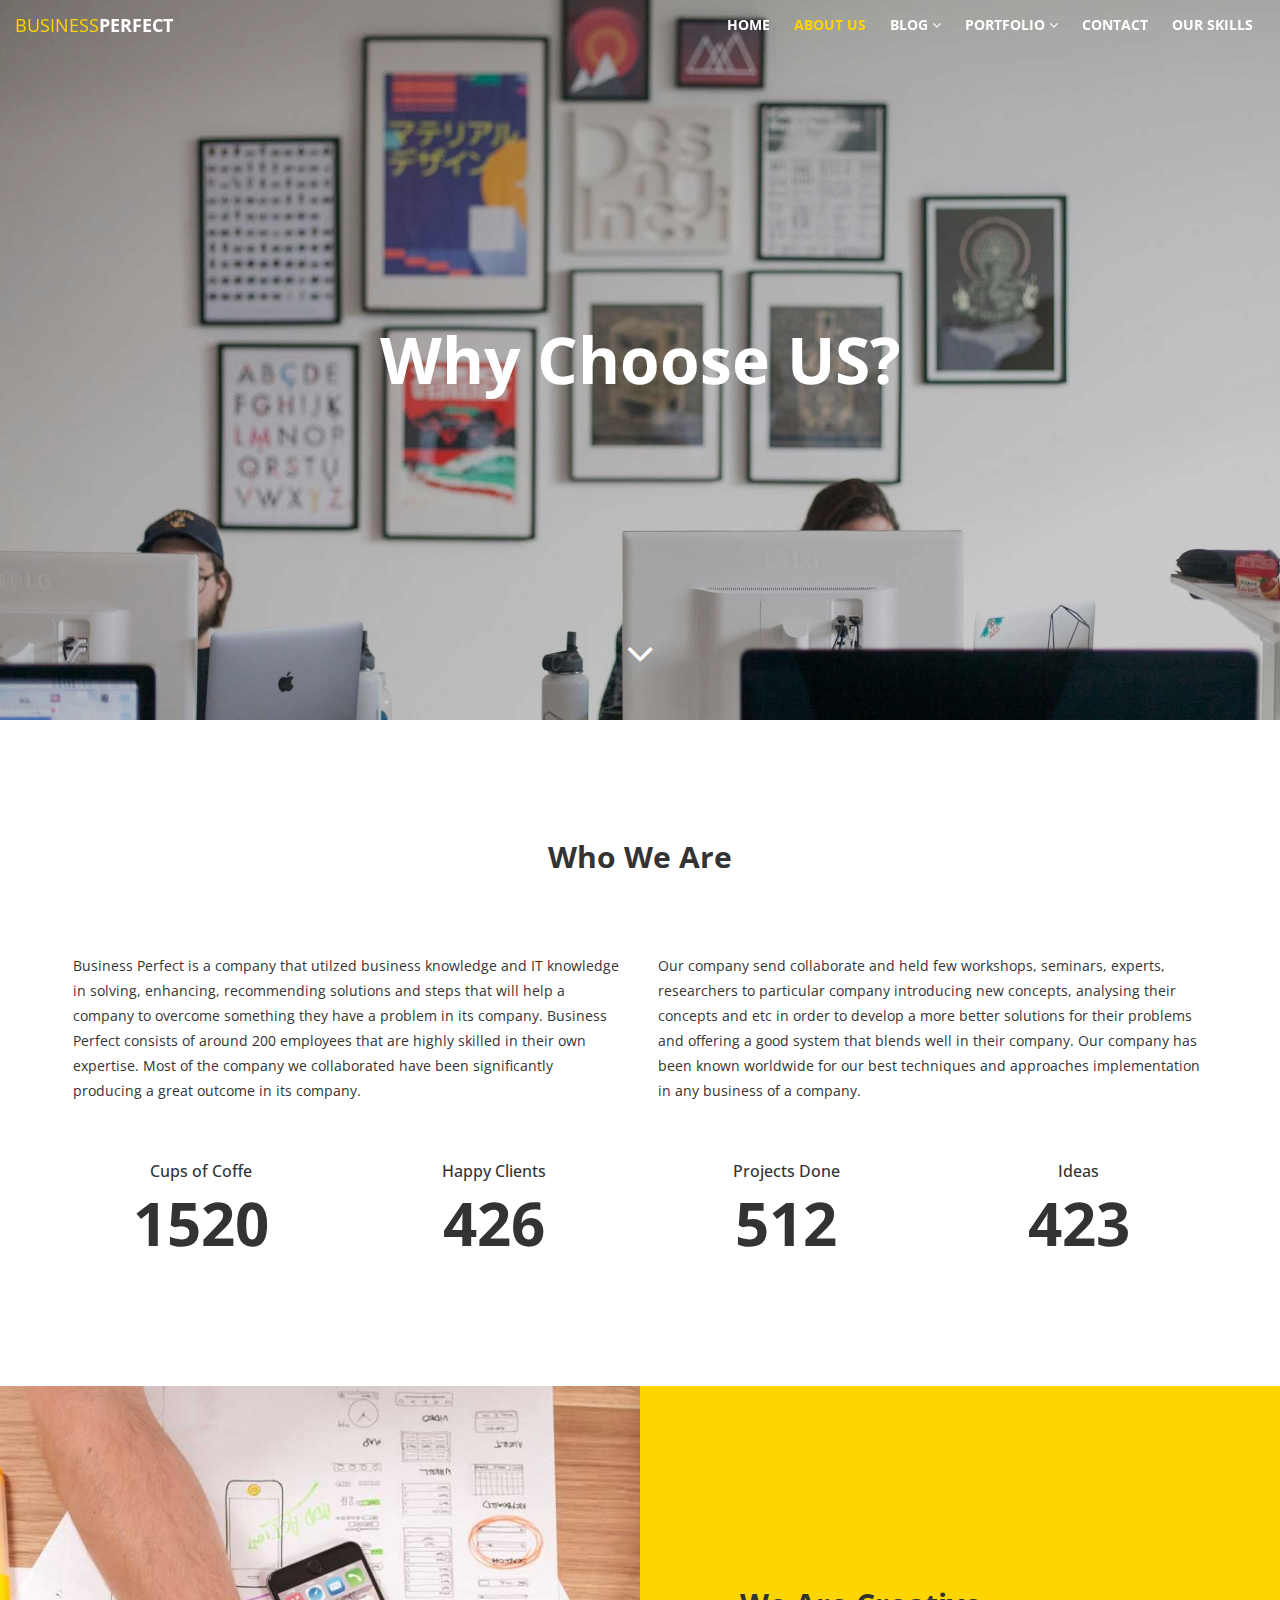
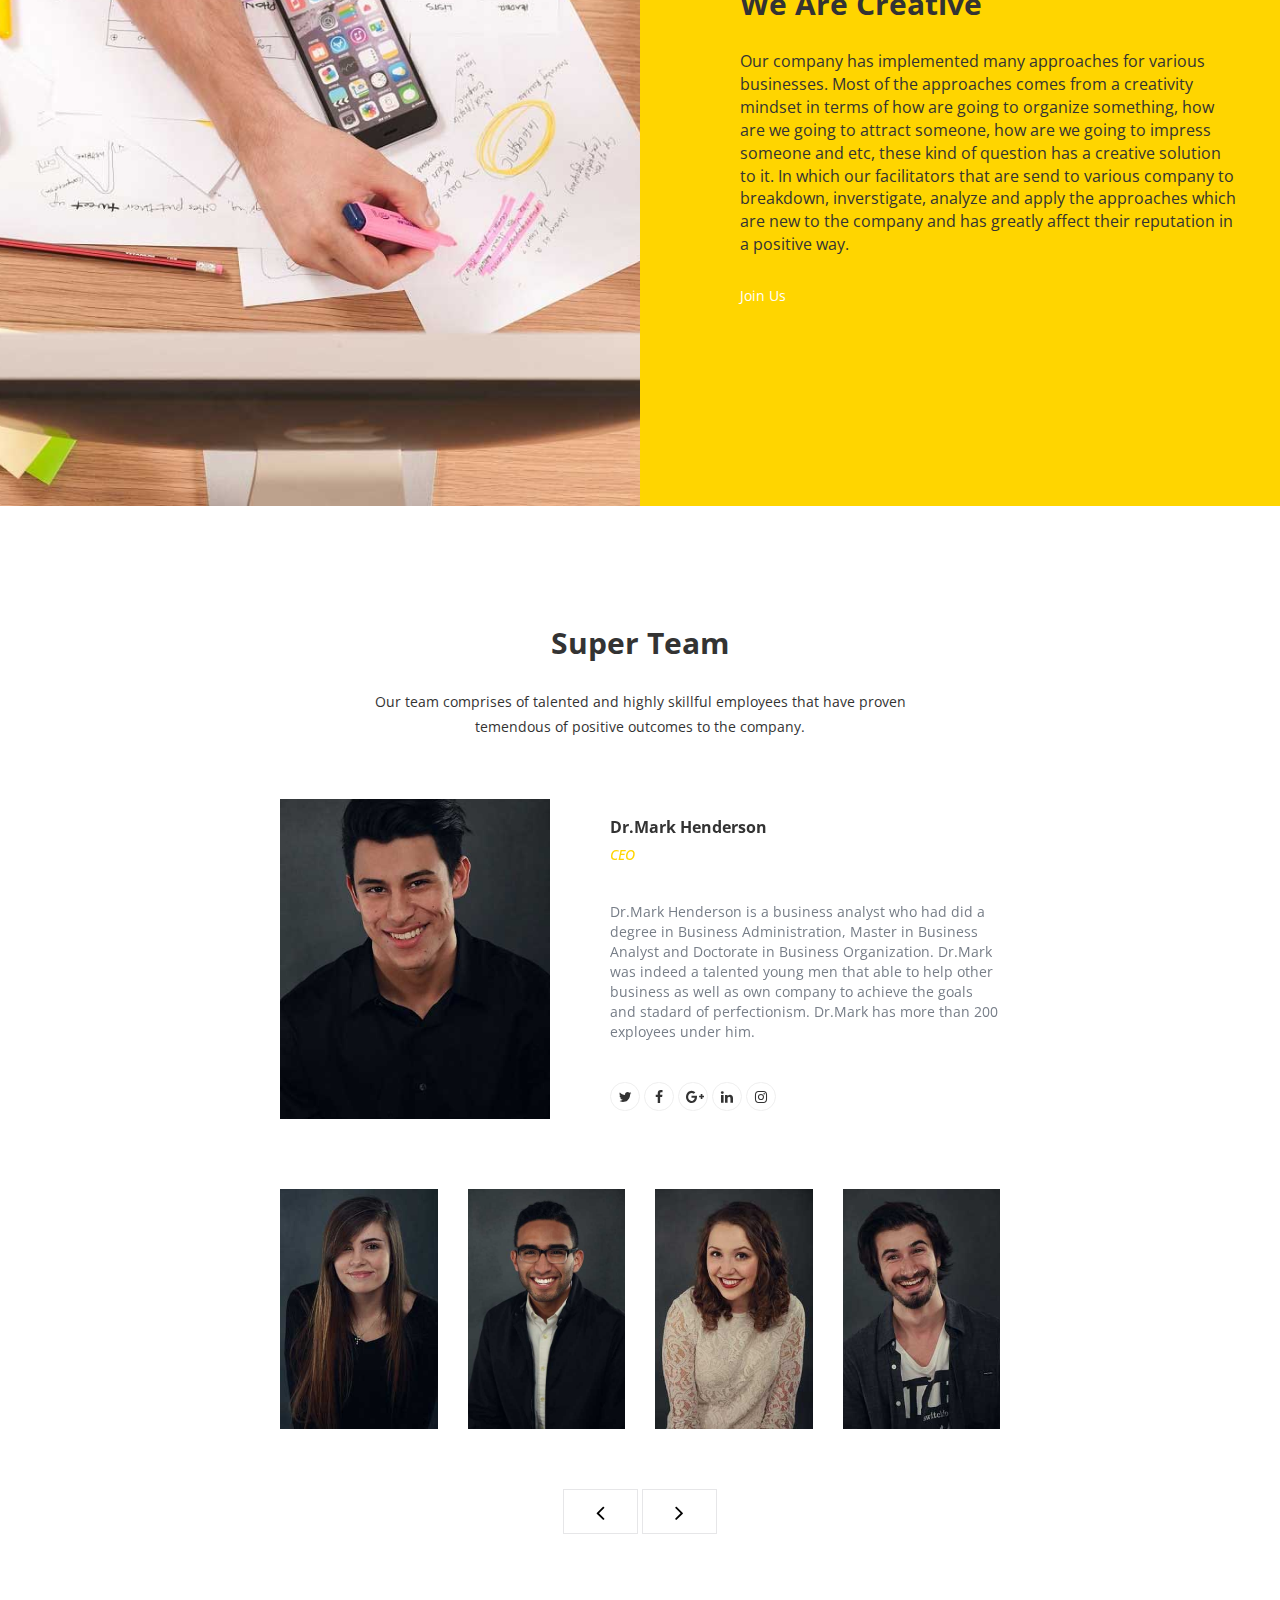
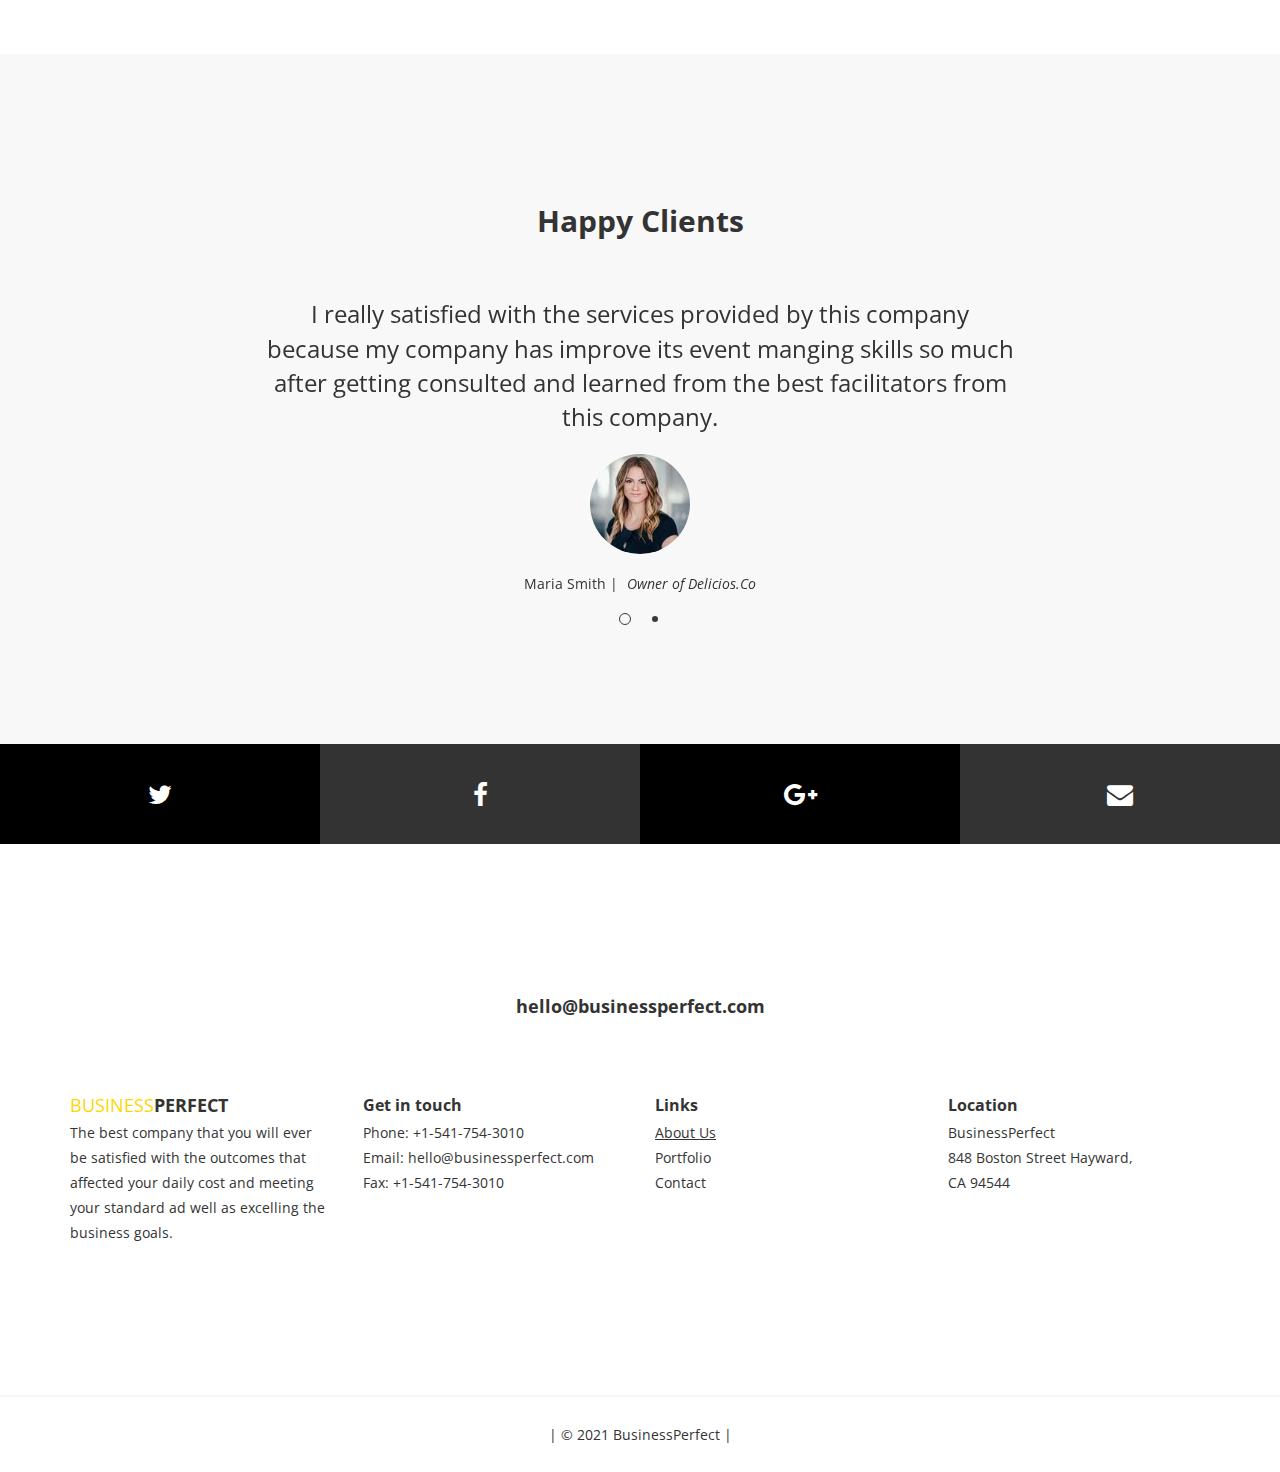
==== commit cd040e76: "Update about-us.html" ====
--- a/about-us.html
+++ b/about-us.html
@@ -20,7 +20,7 @@
 
     <!-- Fonts -->
     <link href='http://fonts.googleapis.com/css?family=Open+Sans:400,300,600,700' rel='stylesheet' type='text/css'>
-    <link rel="stylesheet" href="http://cdnjs.cloudflare.com/ajax/libs/font-awesome/4.4.0/css/font-awesome.min.css">
+    <link rel="stylesheet" href="https://cdnjs.cloudflare.com/ajax/libs/font-awesome/4.7.0/css/font-awesome.min.css">
 
     <!-- Favicon
     ================================================== -->
@@ -496,7 +496,7 @@
         </div>
 
         <div class="copyright">
-            <p>| &copy; 2017 BusinessPerfect |</p>
+            <p>| &copy; 2021 BusinessPerfect |</p>
         </div><!-- /.copyright -->
         
     </footer><!-- /.site-footer -->
@@ -514,4 +514,4 @@
     <script src="assets/js/script.js"></script>
 
 </body>
-</html>+</html>
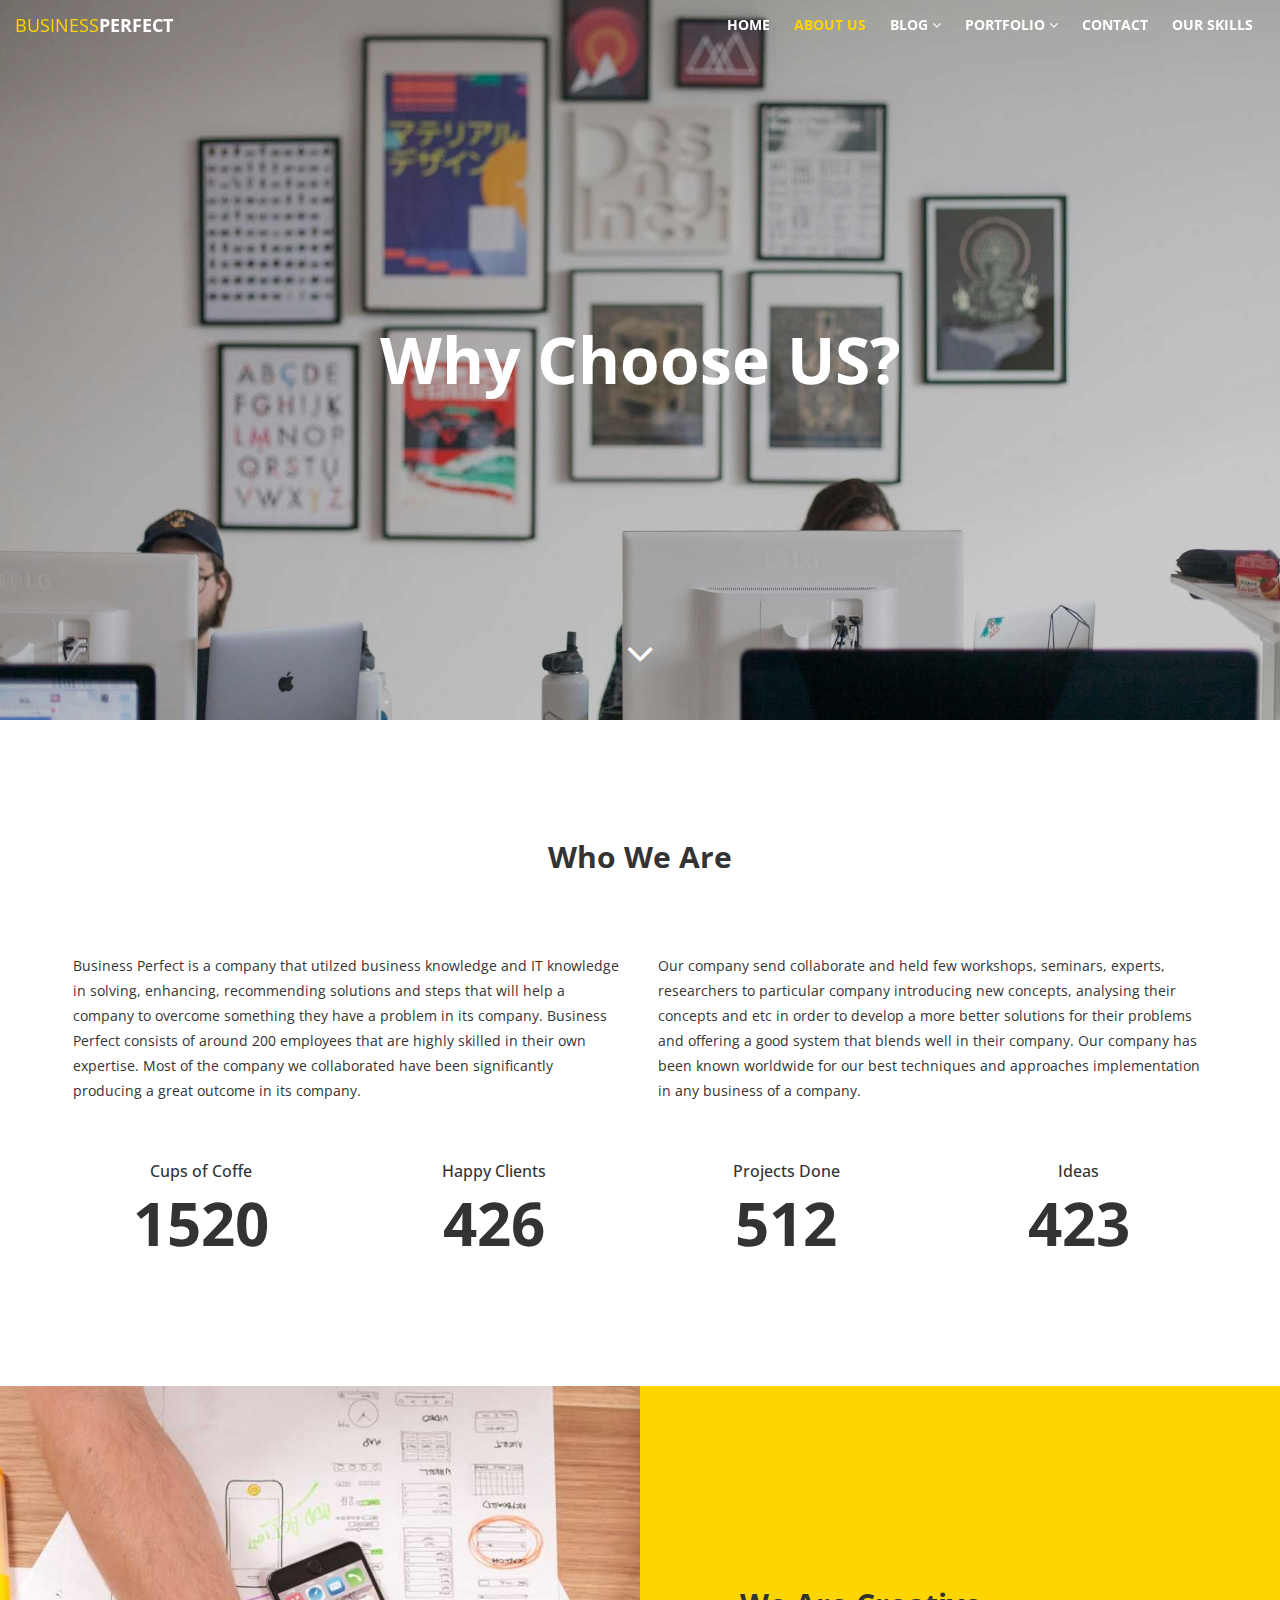
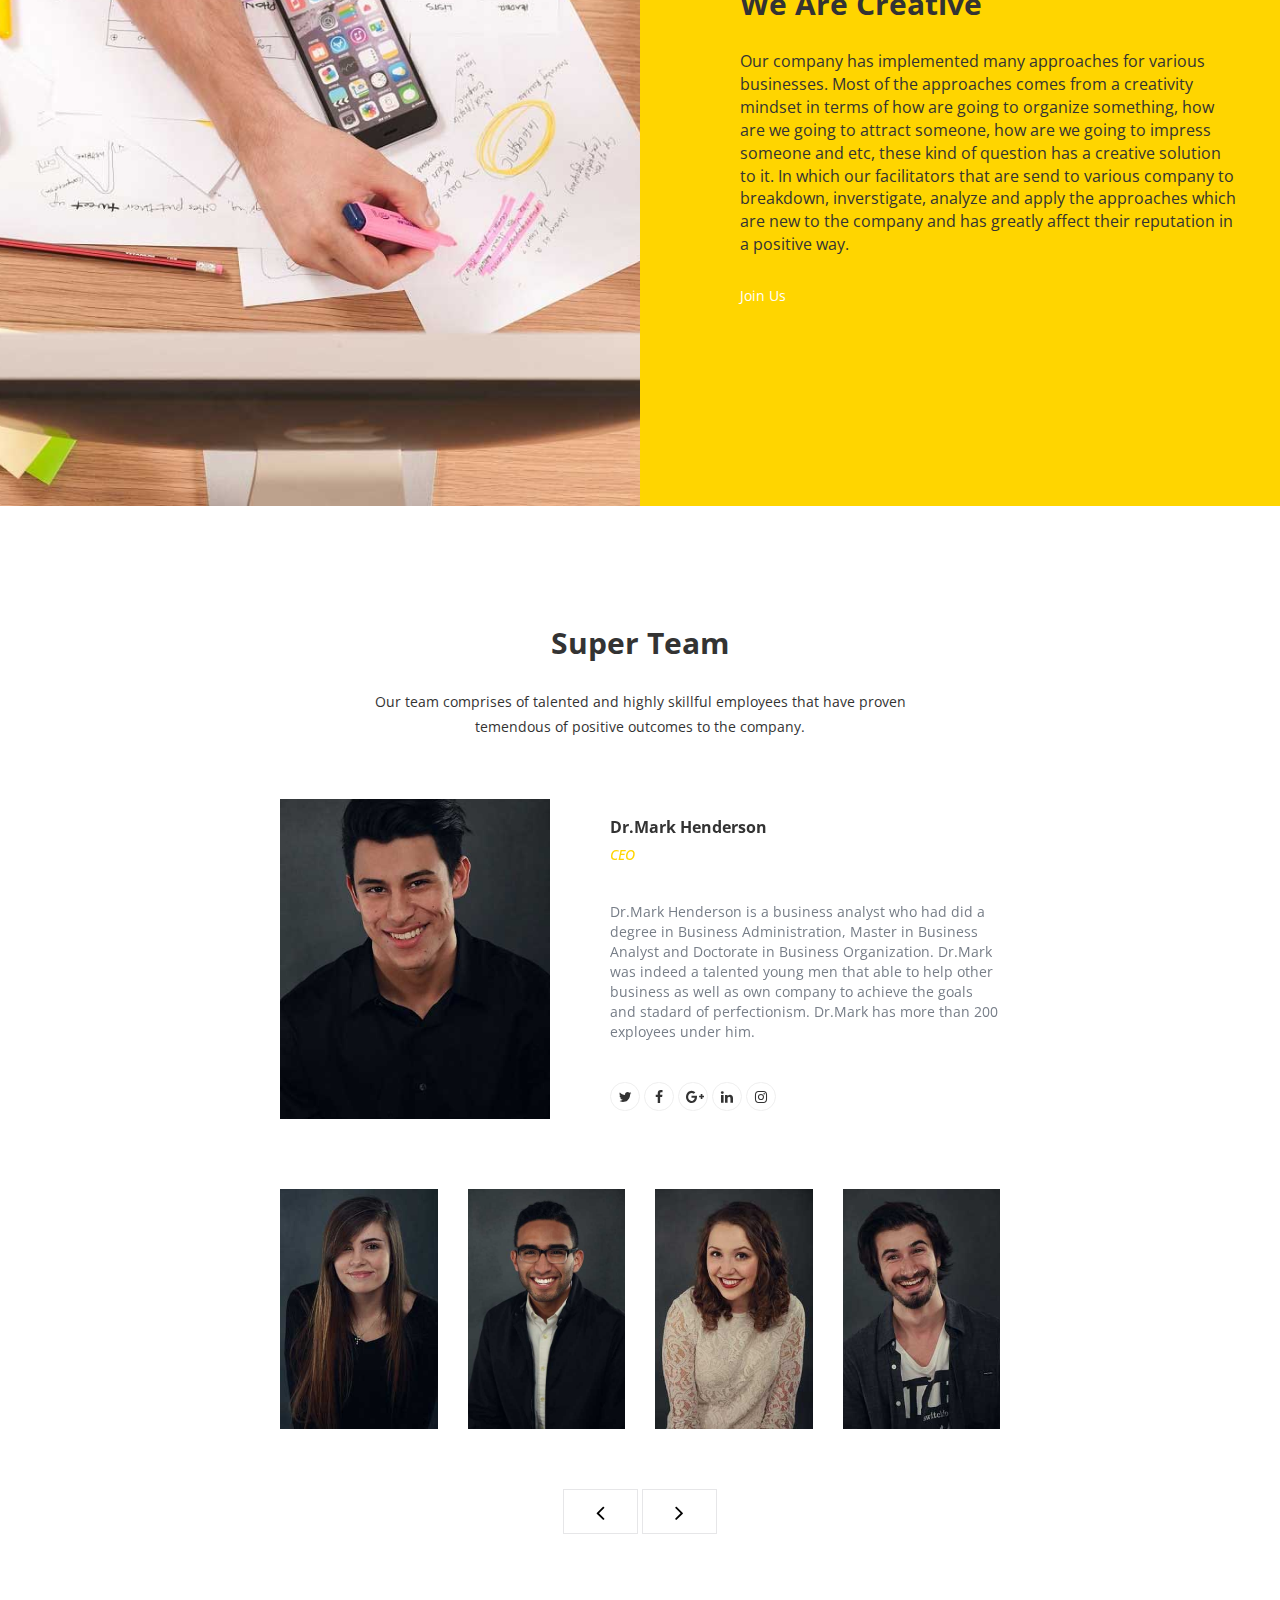
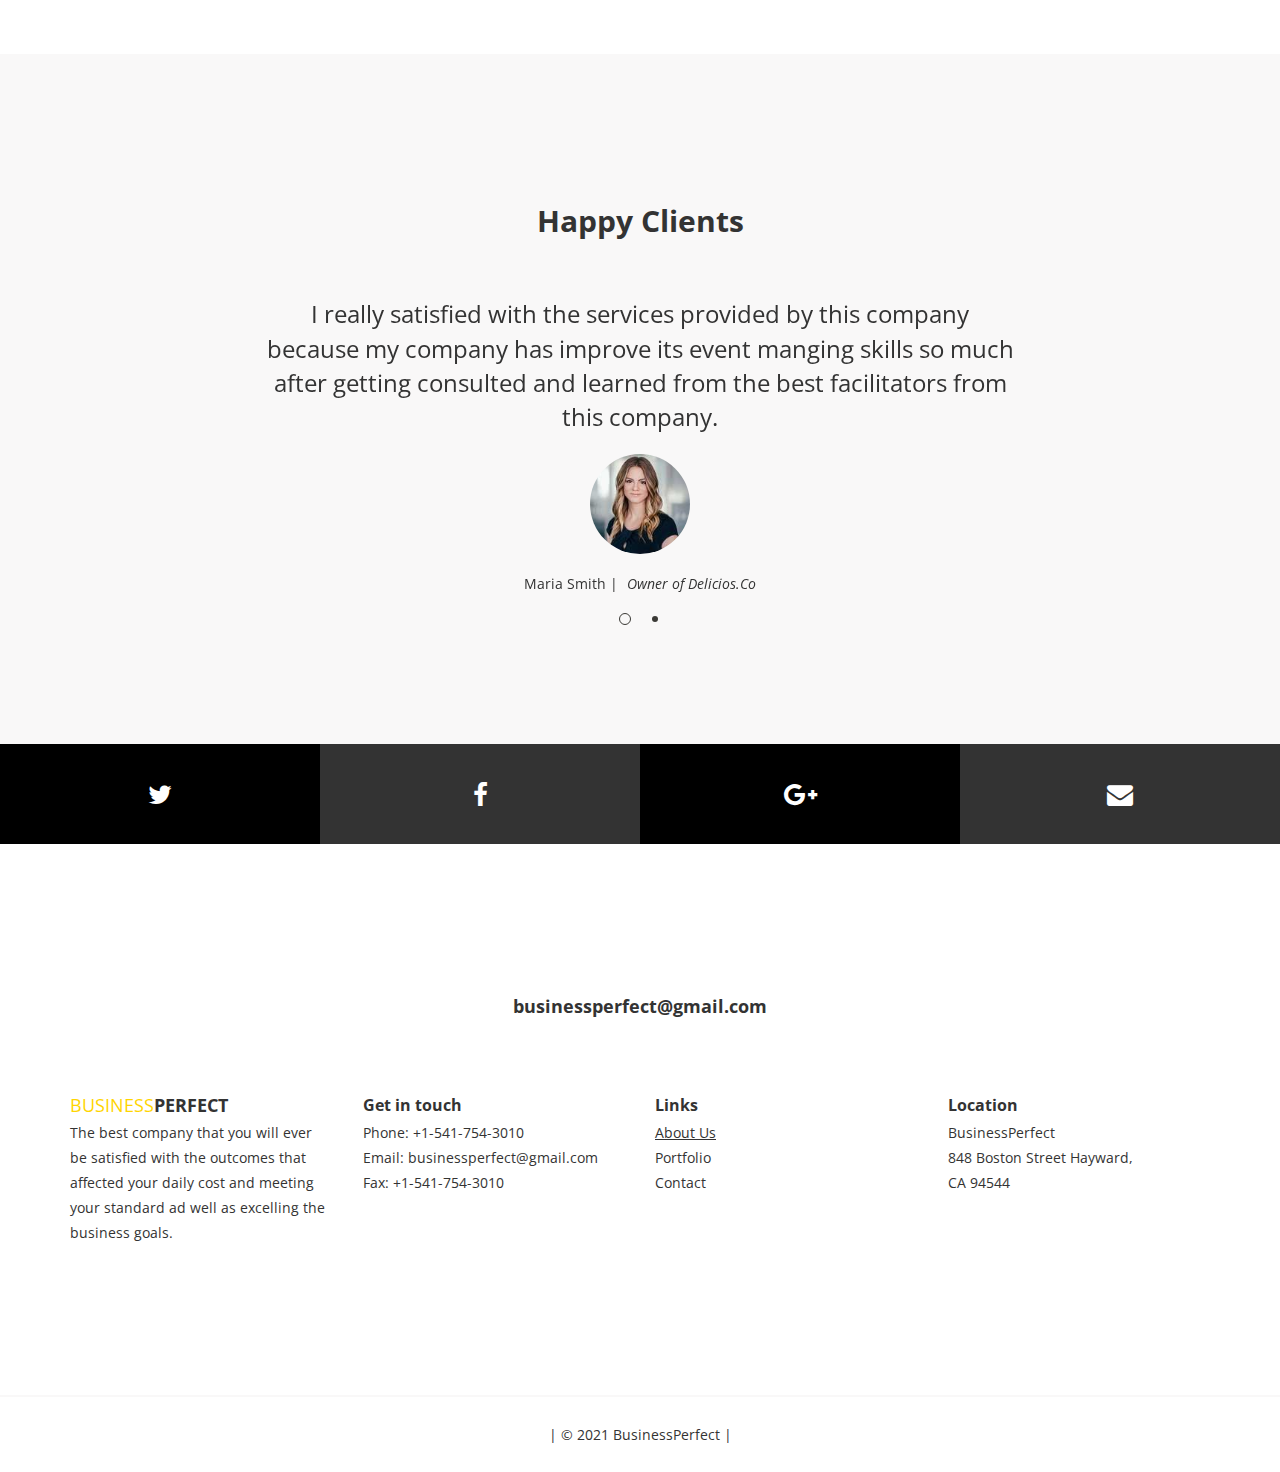
==== commit 068c3f31: "Update about-us.html" ====
--- a/about-us.html
+++ b/about-us.html
@@ -438,7 +438,7 @@
         <div class="container">
 
             <div class="email">
-                <a href="mailto:hello@businessperfect.com">hello@businessperfect.com</a>
+                <a href="mailto:businessperfect@gmail.com">businessperfect@gmail.com</a>
             </div><!-- /.email -->
 
             <div class="row">
@@ -458,7 +458,7 @@
                         <h4 class="small-title">Get in touch</h4>
                         <ul class="list-unstyled">
                             <li>Phone: <a href="tel:+15417543010">+1-541-754-3010</a></li>
-                            <li>Email: <a href="mailto:hello@businessperfect.com">hello@businessperfect.com</a></li>
+                            <li>Email: <a href="mailto:businessperfect@gmail.com">businessperfect@gmail.com</a></li>
                             <li>Fax: <a href="tel:+15417543010">+1-541-754-3010</a></li>
                         </ul>
                     </div>
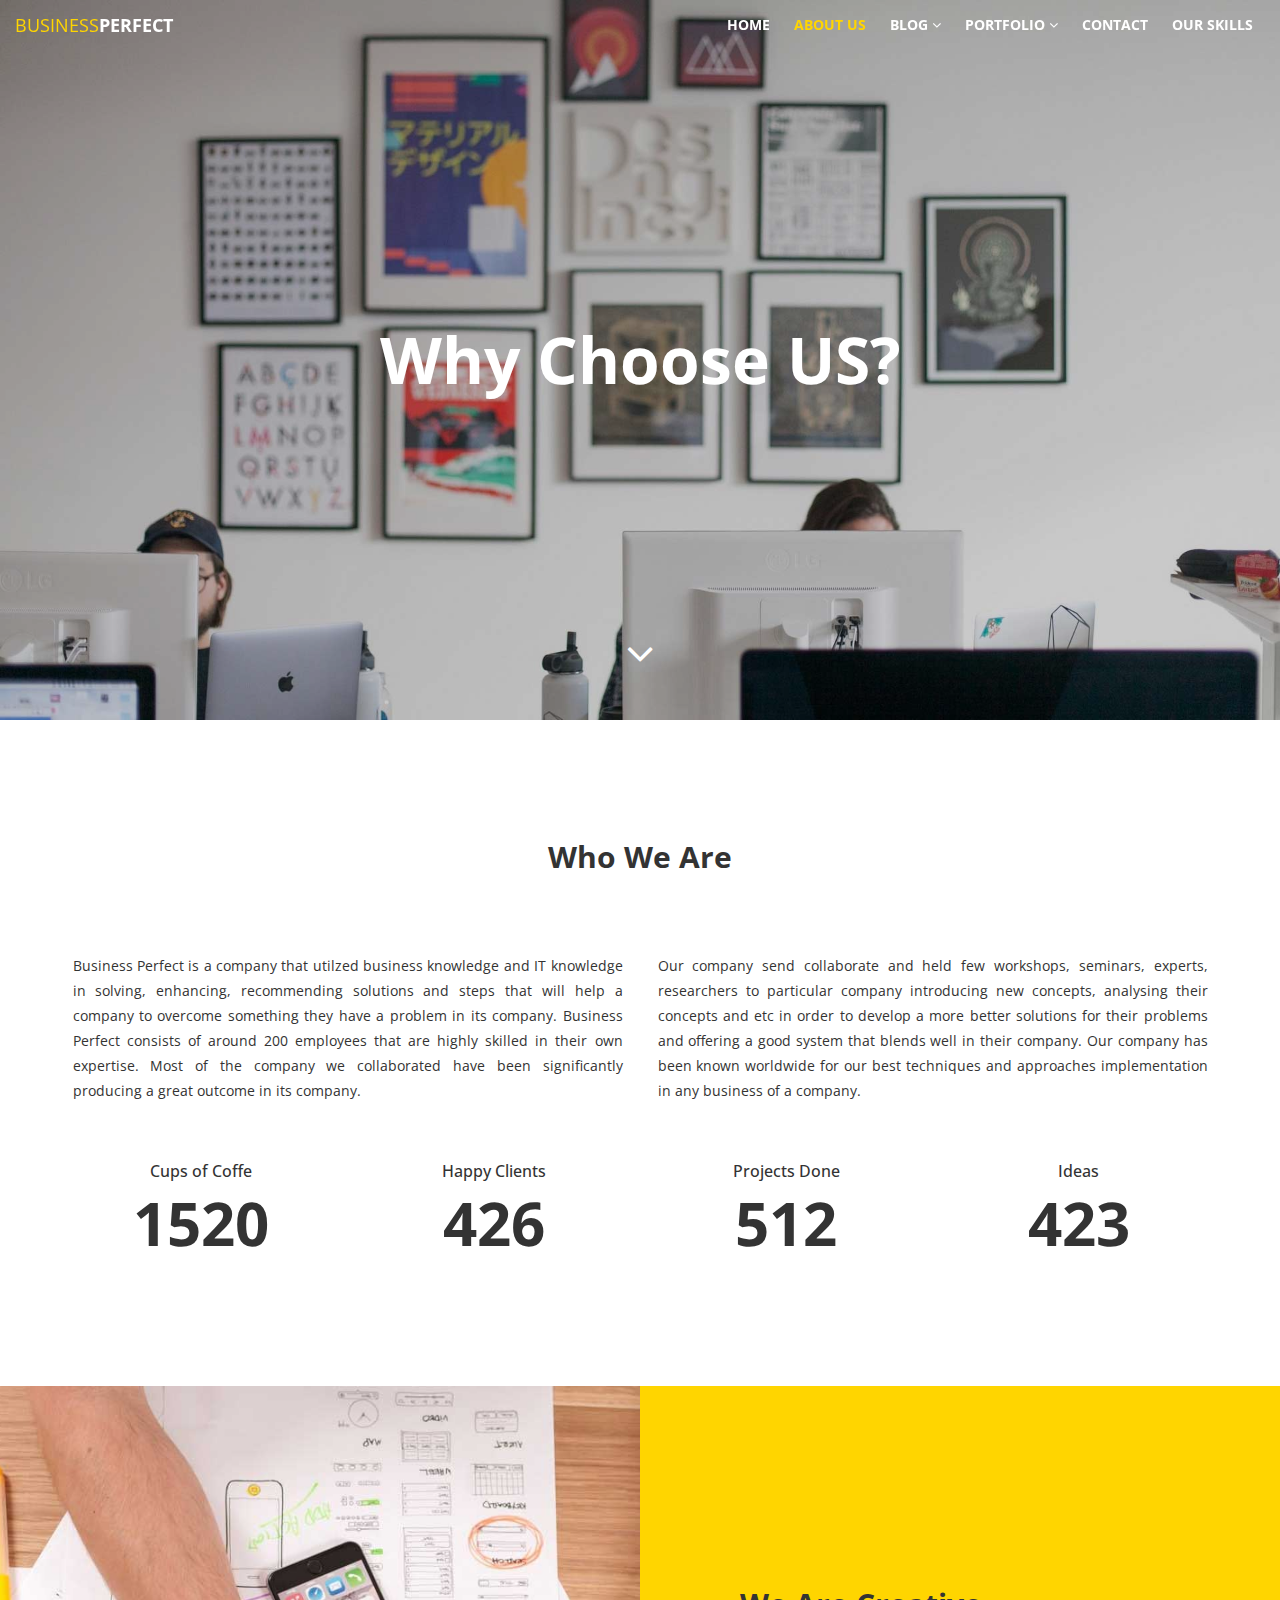
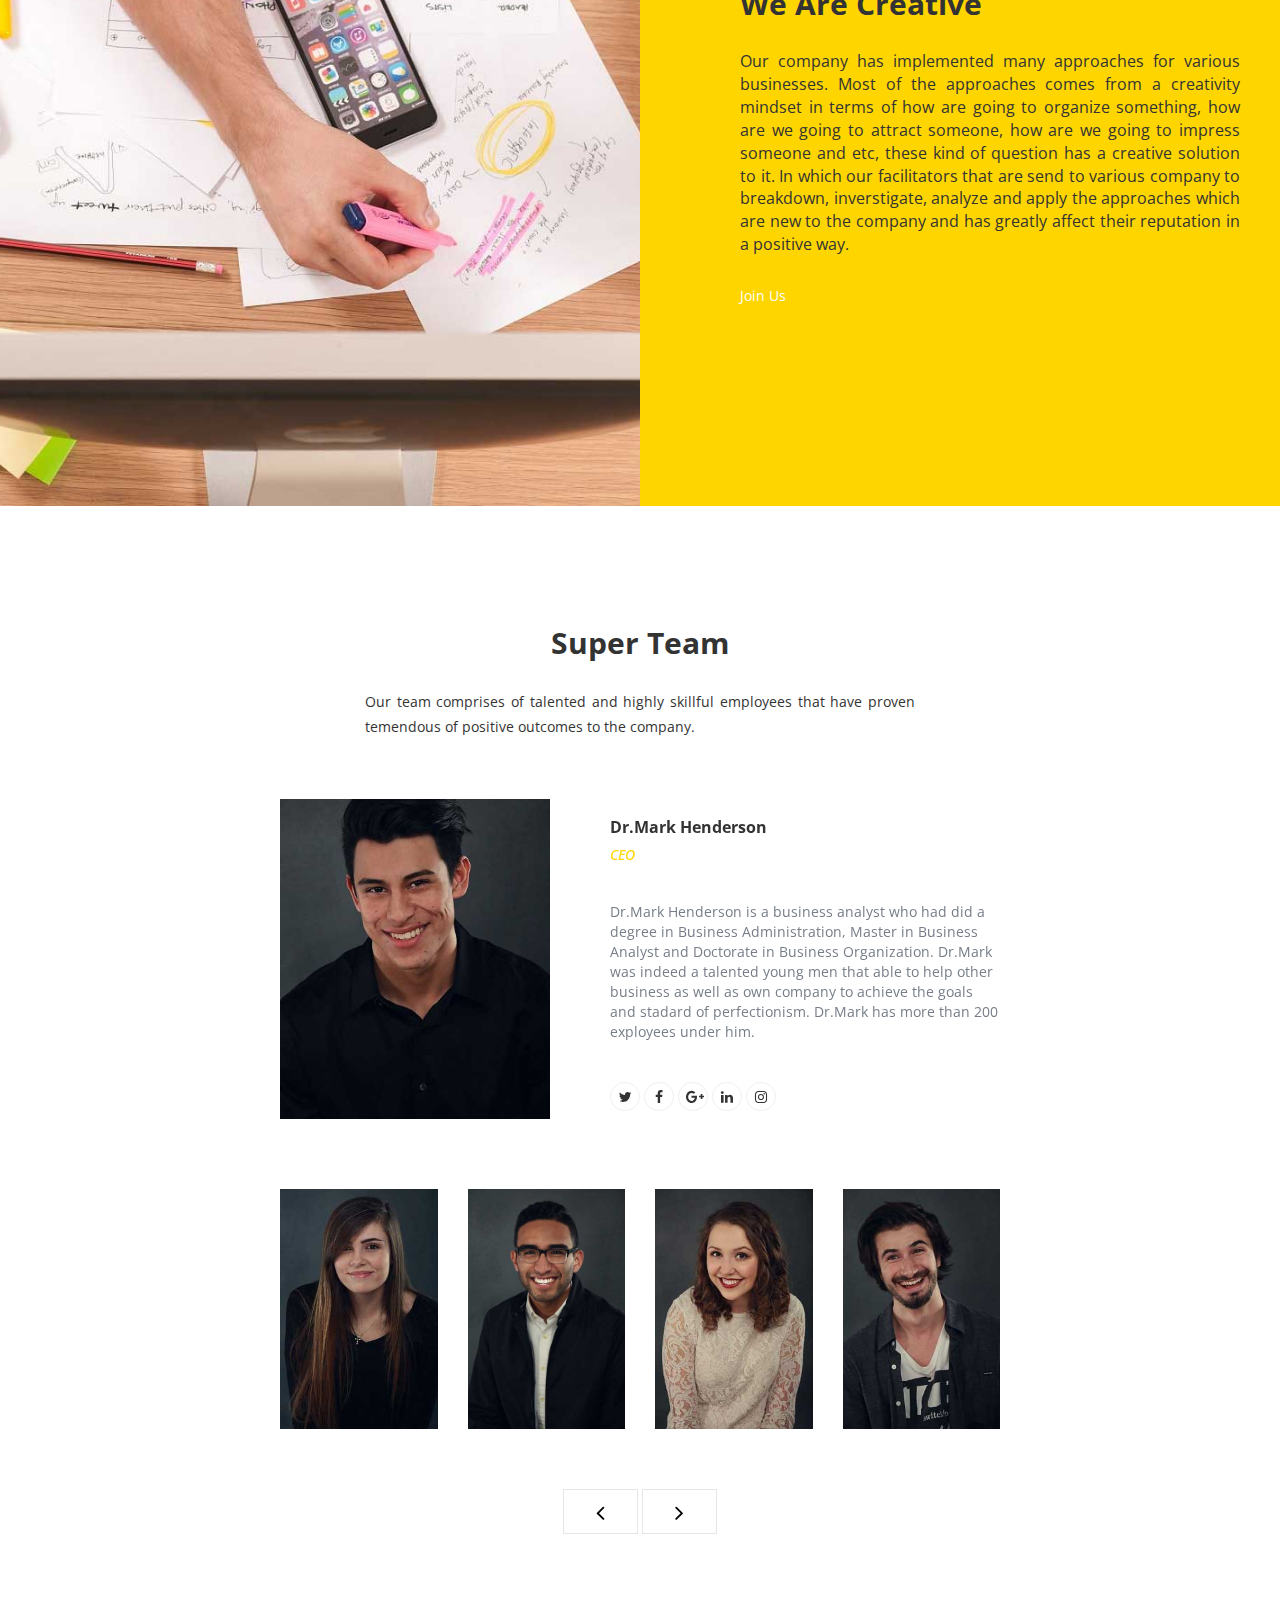
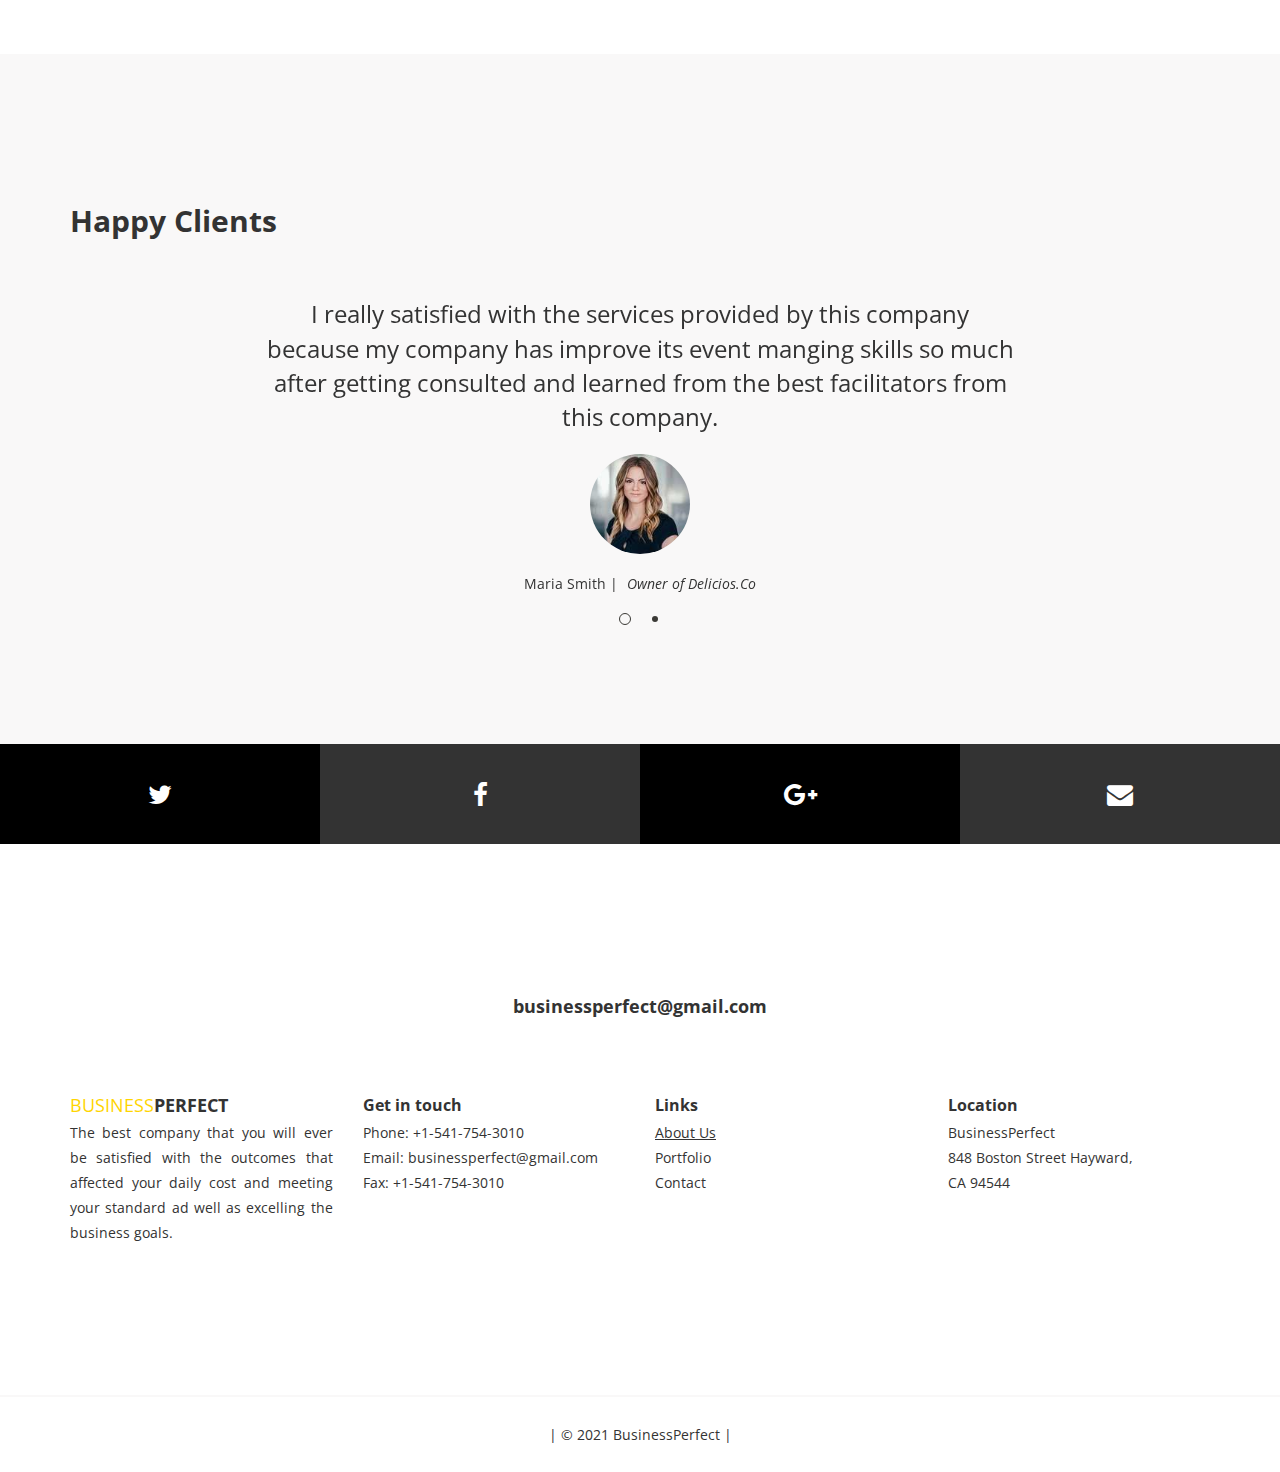
==== commit ae5d8f07: "Update about-us.html" ====
--- a/about-us.html
+++ b/about-us.html
@@ -11,7 +11,7 @@
 
     <meta name="description" content="BusinessPerfect - Derrick Abbasy">
     <meta name="author" content="Derrick Abbasy">
-    <meta name="keywords" content="html, Business Parnership, twitter bootstrap, Business Development, Business Training, Business, Workshop, Seminars">
+    <meta name="keywords" content="Business Perfect, Solutions, Business Collaboration, Business Ideas, Technology in  Business, Business Skills, Business Parnership, twitter bootstrap in business, Business Development, Business Training, Business, Workshop, Seminars">
 
     <!-- Mobile Specific Metas
     ================================================== -->
--- a/assets/css/style.css
+++ b/assets/css/style.css
@@ -1,43 +1,9 @@
 /*
 * Theme Name: BusinessPerfect
-* Theme URI: derrickabbasy.com/freebies/businessperfect
 * Author: Derrick Abbasy
 
 * Version: 1.0
-* */
-
-/* TABLE OF CONTENT 
-*
-* - CUSTOM RESETS
-    - Buttons
-    - Forms
-* - ELEMENTS
-    - Tabs
-    - Accordion
-    - Slick Slider
-* - LAYOUT
-* - HEADER 
-    - Site Logo
-    - Navigation
-* - HERO (BANNER)
-* - HOMEPAGE SECTIONS
-    - Quote 
-    - Featured Works
-    - Service 
-    - Counter 
-    - Team 
-    - Clients 
-    - Social networks 
-* - PAGES
-    - ABOUT-US
-    - PORTFOLIO
-    - PORTFOLIO ITEM
-    - BLOG
-    - BLOG POST
-    - CONTACT
-* - FOOTER
-*
-*/
+
 
 /* CUSTOM RESETS
 ================================================== */
@@ -881,9 +847,15 @@
 }
 
 /* Margin and padding resets */
-.mb-0 {margin-bottom: 0px!important;}
+.mb-0 {
+	margin-bottom: 0px!important;
+	text-align: justify;
+}
 .mb-10 {margin-bottom: 10px;}
-.mb-30 {margin-bottom: 30px!important;}
+.mb-30 {
+	margin-bottom: 30px!important;
+	text-align: justify;
+}
 .mb-50 {margin-bottom: 50px!important;}
 .mb-120 {margin-bottom: 120px!important;}
 .my-90 {margin: 90px 0;}
@@ -1127,6 +1099,7 @@
   line-height: 25px;
   max-width: 550px;
   margin: 0 auto 60px;
+  text-align: justify;
 }
 
 /* PAGES
@@ -1465,6 +1438,10 @@
 .project-content p {
   max-width: 500px;
   width: 100%;
+}
+
+.project-content p {
+  text-align: justify;
 }
 
 /* Section: clients-2 */ 
@@ -1742,6 +1719,7 @@
 .post-content .section-text {
   max-width: 100%;
   margin-bottom: 10px;
+  text-align: justify;
 }
 
 .post-img-slider .slick-dots{
@@ -2047,7 +2025,8 @@
   margin-bottom: 0;
 }
 
+
 .copyright .yellow-text:hover {
   color: #ffd500;
   text-decoration: underline;
-}+}
